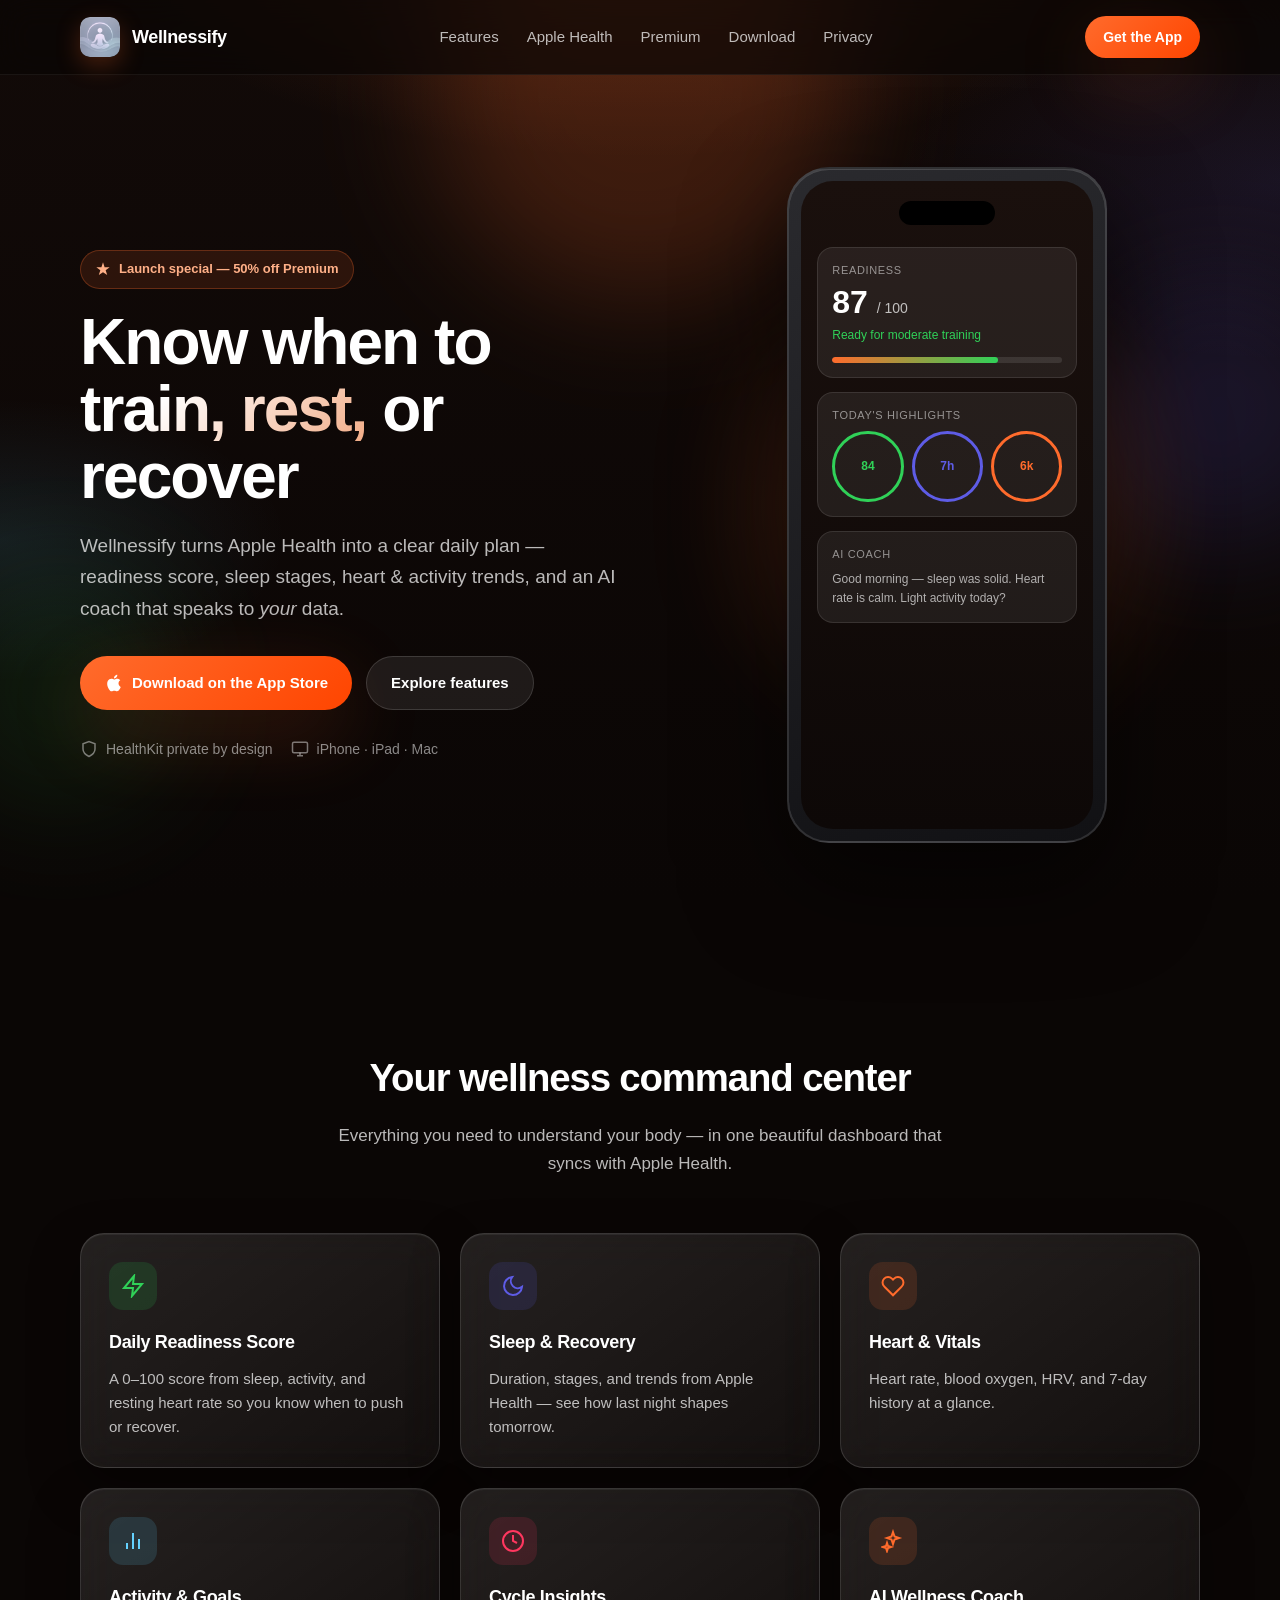
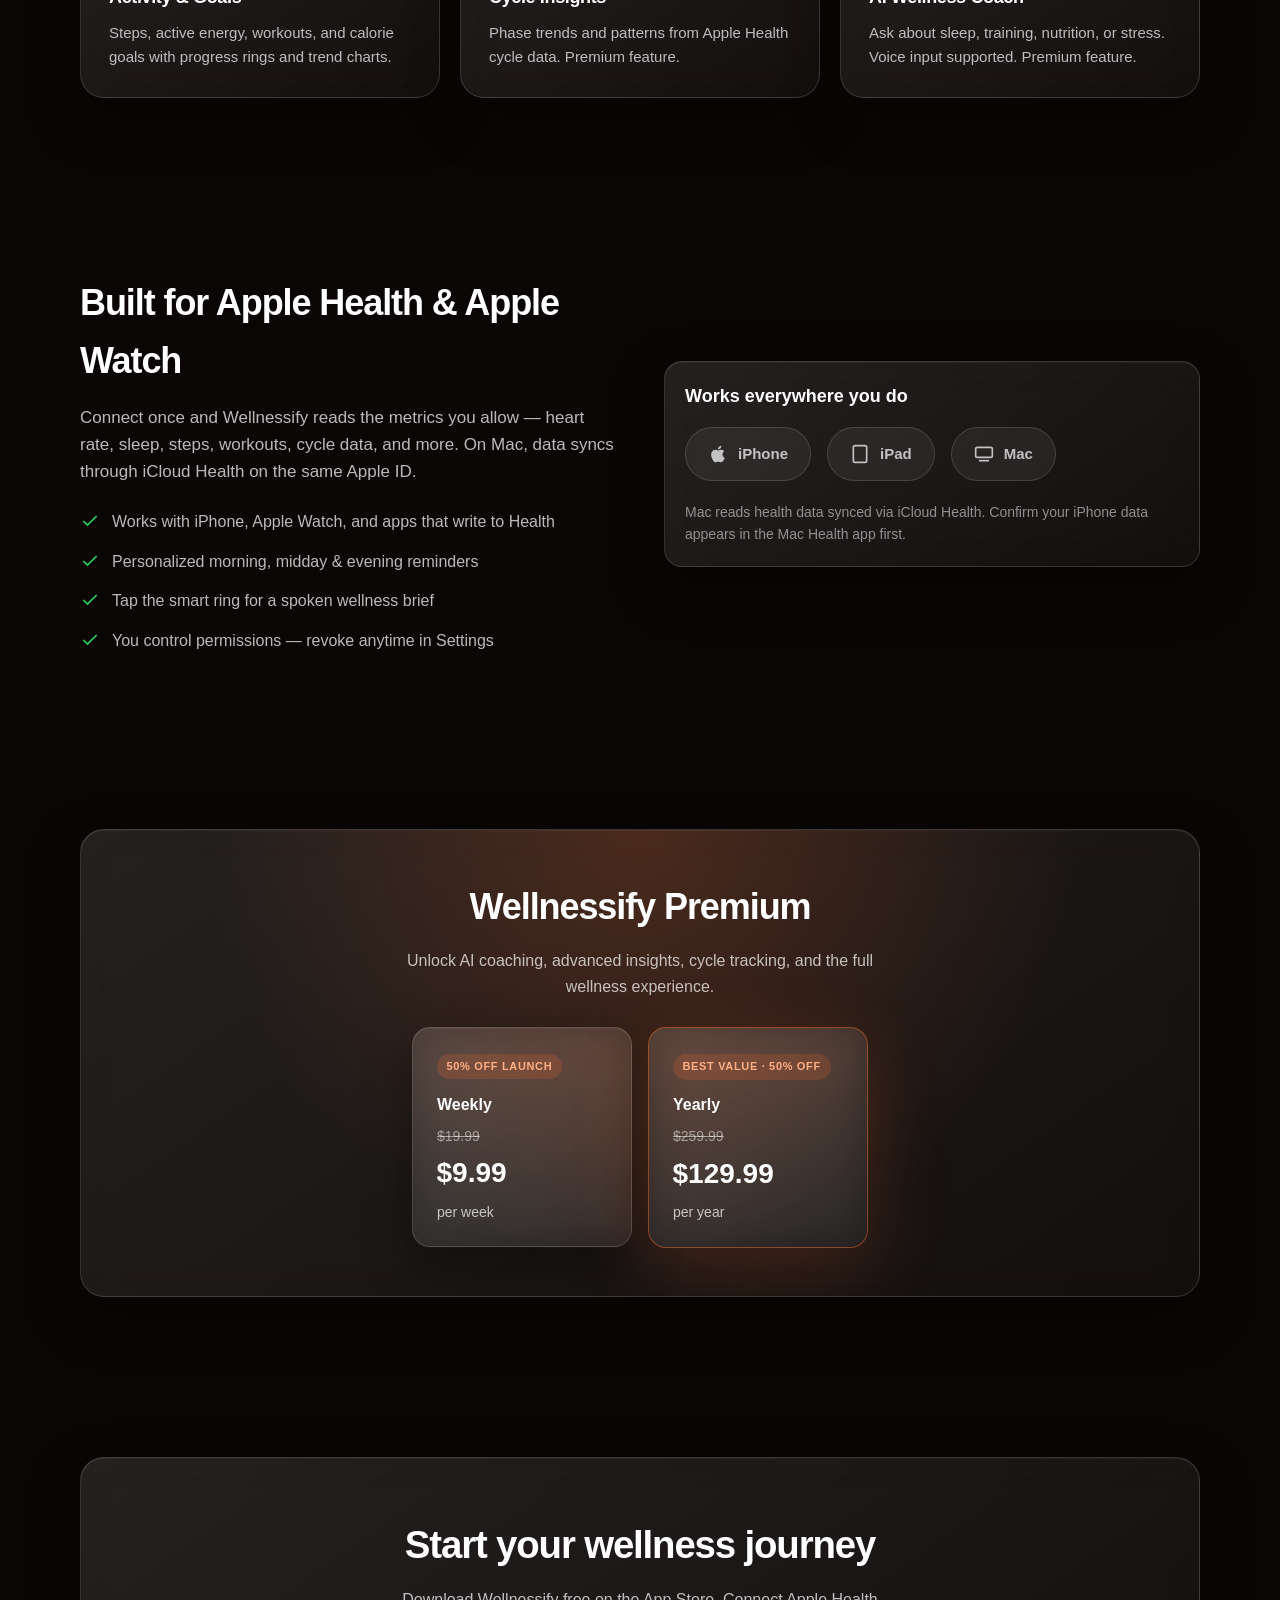
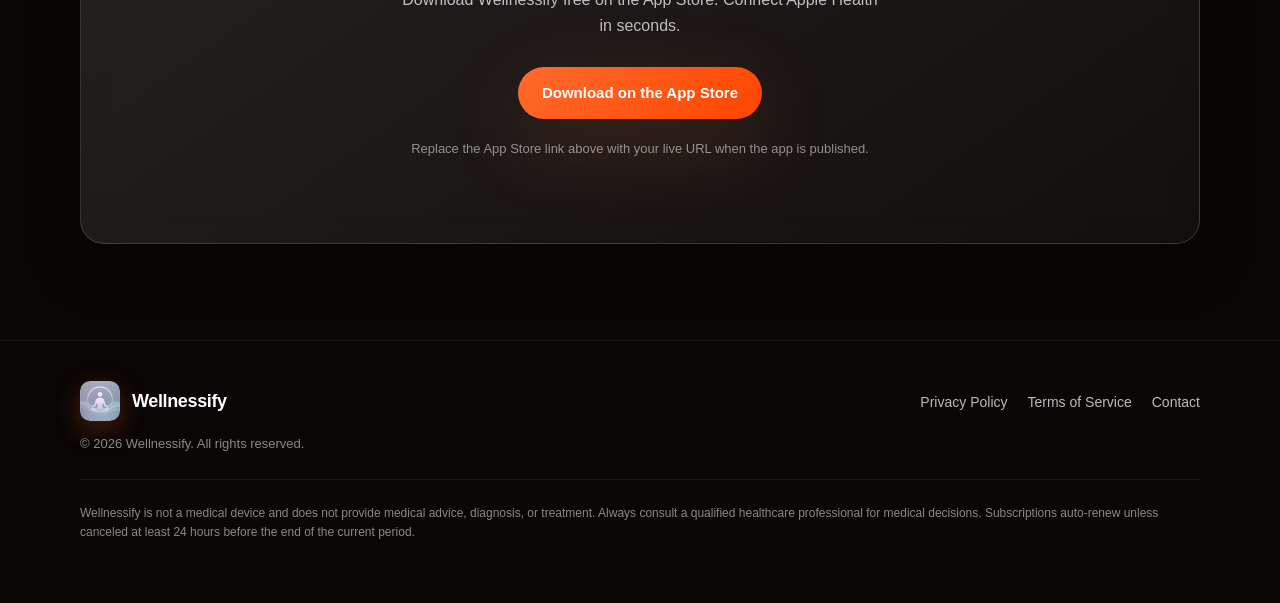
==== index.html @ 39f66f52 "Add files via upload" ====
<!DOCTYPE html>
<html lang="en">
<head>
  <meta charset="UTF-8">
  <meta name="viewport" content="width=device-width, initial-scale=1.0">
  <meta name="description" content="Wellnessify — Daily readiness score, sleep insights, and AI wellness coaching powered by Apple Health. For iPhone, iPad, and Mac.">
  <meta name="theme-color" content="#120a08">
  <meta property="og:title" content="Wellnessify — Readiness, Sleep & AI Coach">
  <meta property="og:description" content="Know when to train, rest, or recover. Your personal wellness hub powered by Apple Health and Apple Watch.">
  <meta property="og:type" content="website">
  <meta property="og:image" content="assets/app-icon-1024.png">
  <title>Wellnessify — Readiness, Sleep & AI Wellness Coach</title>
  <link rel="icon" href="assets/app-icon.png" type="image/png">
  <link rel="apple-touch-icon" href="assets/app-icon-1024.png">
  <link rel="stylesheet" href="css/styles.css">
</head>
<body>
  <div class="page-bg" aria-hidden="true">
    <div class="orb orb-1"></div>
    <div class="orb orb-2"></div>
    <div class="orb orb-3"></div>
  </div>

  <header class="site-nav">
    <div class="container nav-inner">
      <a href="#" class="brand">
        <img src="assets/app-icon.png" alt="" width="40" height="40">
        Wellnessify
      </a>
      <button class="nav-toggle" type="button" aria-label="Open menu" aria-expanded="false">
        <svg width="24" height="24" viewBox="0 0 24 24" fill="none" stroke="currentColor" stroke-width="2"><path d="M4 7h16M4 12h16M4 17h16"/></svg>
      </button>
      <ul class="nav-links">
        <li><a href="#features">Features</a></li>
        <li><a href="#health">Apple Health</a></li>
        <li><a href="#premium">Premium</a></li>
        <li><a href="#download">Download</a></li>
        <li><a href="privacy.html">Privacy</a></li>
      </ul>
      <a href="#download" class="btn btn-primary btn-sm">Get the App</a>
    </div>
  </header>

  <main>
    <section class="hero">
      <div class="container hero-grid">
        <div class="hero-copy reveal">
          <div class="eyebrow">
            <svg width="16" height="16" viewBox="0 0 24 24" fill="currentColor"><path d="M12 2l2.4 7.4H22l-6 4.6 2.3 7L12 16.8 5.7 21l2.3-7-6-4.6h7.6L12 2z"/></svg>
            Launch special — 50% off Premium
          </div>
          <h1>Know when to <span>train, rest,</span> or recover</h1>
          <p class="hero-lead">
            Wellnessify turns Apple Health into a clear daily plan — readiness score, sleep stages, heart &amp; activity trends, and an AI coach that speaks to <em>your</em> data.
          </p>
          <div class="hero-actions">
            <a href="#download" class="btn btn-primary">
              <svg width="20" height="20" viewBox="0 0 24 24" fill="currentColor"><path d="M18.71 19.5c-.83 1.24-1.71 2.45-3.05 2.47-1.34.03-1.77-.79-3.29-.79-1.53 0-2 .77-3.27.82-1.31.05-2.3-1.32-3.14-2.53C4.25 17 2.94 12.45 4.7 9.39c.87-1.52 2.43-2.48 4.12-2.51 1.28-.02 2.5.87 3.29.87.78 0 2.26-1.07 3.8-.91.65.03 2.47.26 3.64 1.98-.09.06-2.17 1.28-2.15 3.81.03 3.02 2.65 4.03 2.68 4.04-.03.07-.42 1.44-1.38 2.83M13 3.5c.73-.83 1.94-1.46 2.94-1.5.13 1.17-.34 2.35-1.04 3.19-.69.85-1.83 1.51-2.95 1.42-.15-1.15.41-2.35 1.05-3.11z"/></svg>
              Download on the App Store
            </a>
            <a href="#features" class="btn btn-ghost">Explore features</a>
          </div>
          <div class="hero-badges">
            <span>
              <svg viewBox="0 0 24 24" fill="none" stroke="currentColor" stroke-width="2"><path d="M12 22s8-4 8-10V5l-8-3-8 3v7c0 6 8 10 8 10z"/></svg>
              HealthKit private by design
            </span>
            <span>
              <svg viewBox="0 0 24 24" fill="none" stroke="currentColor" stroke-width="2"><rect x="2" y="3" width="20" height="14" rx="2"/><path d="M8 21h8M12 17v4"/></svg>
              iPhone · iPad · Mac
            </span>
          </div>
        </div>

        <div class="phone-wrap reveal">
          <div class="phone-glow" aria-hidden="true"></div>
          <div class="phone" role="img" aria-label="Wellnessify app preview">
            <div class="phone-screen">
              <div class="phone-notch"></div>
              <div class="mock-card">
                <div class="mock-label">Readiness</div>
                <div class="mock-score">87 <small>/ 100</small></div>
                <p style="margin:8px 0 0;font-size:0.75rem;color:#30d158;">Ready for moderate training</p>
                <div class="mock-bar" style="margin-top:12px;"><span></span></div>
              </div>
              <div class="mock-card">
                <div class="mock-label">Today's Highlights</div>
                <div class="mock-row">
                  <div class="mock-ring accent">84</div>
                  <div class="mock-ring blue">7h</div>
                  <div class="mock-ring orange">6k</div>
                </div>
              </div>
              <div class="mock-card">
                <div class="mock-label">AI Coach</div>
                <p style="margin:0;font-size:0.75rem;color:rgba(255,255,255,0.65);">Good morning — sleep was solid. Heart rate is calm. Light activity today?</p>
              </div>
            </div>
          </div>
        </div>
      </div>
    </section>

    <section id="features">
      <div class="container">
        <div class="section-head reveal">
          <h2>Your wellness command center</h2>
          <p>Everything you need to understand your body — in one beautiful dashboard that syncs with Apple Health.</p>
        </div>
        <div class="feature-grid">
          <article class="glass feature-card reveal">
            <div class="feature-icon green">
              <svg width="24" height="24" viewBox="0 0 24 24" fill="none" stroke="currentColor" stroke-width="2"><path d="M13 2L3 14h9l-1 8 10-12h-9l1-8z"/></svg>
            </div>
            <h3>Daily Readiness Score</h3>
            <p>A 0–100 score from sleep, activity, and resting heart rate so you know when to push or recover.</p>
          </article>
          <article class="glass feature-card reveal">
            <div class="feature-icon blue">
              <svg width="24" height="24" viewBox="0 0 24 24" fill="none" stroke="currentColor" stroke-width="2"><path d="M21 12.79A9 9 0 1 1 11.21 3 7 7 0 0 0 21 12.79z"/></svg>
            </div>
            <h3>Sleep &amp; Recovery</h3>
            <p>Duration, stages, and trends from Apple Health — see how last night shapes tomorrow.</p>
          </article>
          <article class="glass feature-card reveal">
            <div class="feature-icon">
              <svg width="24" height="24" viewBox="0 0 24 24" fill="none" stroke="currentColor" stroke-width="2"><path d="M20.84 4.61a5.5 5.5 0 0 0-7.78 0L12 5.67l-1.06-1.06a5.5 5.5 0 0 0-7.78 7.78l1.06 1.06L12 21.23l7.78-7.78 1.06-1.06a5.5 5.5 0 0 0 0-7.78z"/></svg>
            </div>
            <h3>Heart &amp; Vitals</h3>
            <p>Heart rate, blood oxygen, HRV, and 7-day history at a glance.</p>
          </article>
          <article class="glass feature-card reveal">
            <div class="feature-icon teal">
              <svg width="24" height="24" viewBox="0 0 24 24" fill="none" stroke="currentColor" stroke-width="2"><path d="M18 20V10M12 20V4M6 20v-6"/></svg>
            </div>
            <h3>Activity &amp; Goals</h3>
            <p>Steps, active energy, workouts, and calorie goals with progress rings and trend charts.</p>
          </article>
          <article class="glass feature-card reveal">
            <div class="feature-icon pink">
              <svg width="24" height="24" viewBox="0 0 24 24" fill="none" stroke="currentColor" stroke-width="2"><circle cx="12" cy="12" r="10"/><path d="M12 6v6l4 2"/></svg>
            </div>
            <h3>Cycle Insights</h3>
            <p>Phase trends and patterns from Apple Health cycle data. Premium feature.</p>
          </article>
          <article class="glass feature-card reveal">
            <div class="feature-icon">
              <svg width="24" height="24" viewBox="0 0 24 24" fill="none" stroke="currentColor" stroke-width="2"><path d="M12 3l1.5 4.5L18 9l-4.5 1.5L12 15l-1.5-4.5L6 9l4.5-1.5L12 3z"/><path d="M5 19l1 3 1-3 3-1-3-1-1-3-1 3-3 1 3 1z"/></svg>
            </div>
            <h3>AI Wellness Coach</h3>
            <p>Ask about sleep, training, nutrition, or stress. Voice input supported. Premium feature.</p>
          </article>
        </div>
      </div>
    </section>

    <section id="health">
      <div class="container split">
        <div class="reveal">
          <h2 style="font-size:clamp(1.75rem,3vw,2.25rem);letter-spacing:-0.03em;margin:0 0 14px;">Built for Apple Health &amp; Apple Watch</h2>
          <p style="color:var(--text-muted);font-size:1.0625rem;margin:0;">
            Connect once and Wellnessify reads the metrics you allow — heart rate, sleep, steps, workouts, cycle data, and more. On Mac, data syncs through iCloud Health on the same Apple ID.
          </p>
          <ul class="split-list">
            <li>
              <svg width="20" height="20" viewBox="0 0 24 24" fill="none" stroke="currentColor" stroke-width="2"><path d="M20 6L9 17l-5-5"/></svg>
              Works with iPhone, Apple Watch, and apps that write to Health
            </li>
            <li>
              <svg width="20" height="20" viewBox="0 0 24 24" fill="none" stroke="currentColor" stroke-width="2"><path d="M20 6L9 17l-5-5"/></svg>
              Personalized morning, midday &amp; evening reminders
            </li>
            <li>
              <svg width="20" height="20" viewBox="0 0 24 24" fill="none" stroke="currentColor" stroke-width="2"><path d="M20 6L9 17l-5-5"/></svg>
              Tap the smart ring for a spoken wellness brief
            </li>
            <li>
              <svg width="20" height="20" viewBox="0 0 24 24" fill="none" stroke="currentColor" stroke-width="2"><path d="M20 6L9 17l-5-5"/></svg>
              You control permissions — revoke anytime in Settings
            </li>
          </ul>
        </div>
        <div class="glass glass-sm reveal">
          <h3 style="margin:0 0 16px;font-size:1.125rem;">Works everywhere you do</h3>
          <div class="platforms" style="justify-content:flex-start;">
            <span class="platform-pill">
              <svg width="20" height="20" viewBox="0 0 24 24" fill="currentColor"><path d="M18.71 19.5c-.83 1.24-1.71 2.45-3.05 2.47-1.34.03-1.77-.79-3.29-.79-1.53 0-2 .77-3.27.82-1.31.05-2.3-1.32-3.14-2.53C4.25 17 2.94 12.45 4.7 9.39c.87-1.52 2.43-2.48 4.12-2.51 1.28-.02 2.5.87 3.29.87.78 0 2.26-1.07 3.8-.91.65.03 2.47.26 3.64 1.98-.09.06-2.17 1.28-2.15 3.81.03 3.02 2.65 4.03 2.68 4.04-.03.07-.42 1.44-1.38 2.83M13 3.5c.73-.83 1.94-1.46 2.94-1.5.13 1.17-.34 2.35-1.04 3.19-.69.85-1.83 1.51-2.95 1.42-.15-1.15.41-2.35 1.05-3.11z"/></svg>
              iPhone
            </span>
            <span class="platform-pill">
              <svg width="20" height="20" viewBox="0 0 24 24" fill="none" stroke="currentColor" stroke-width="2"><rect x="4" y="2" width="16" height="20" rx="2"/></svg>
              iPad
            </span>
            <span class="platform-pill">
              <svg width="20" height="20" viewBox="0 0 24 24" fill="none" stroke="currentColor" stroke-width="2"><rect x="2" y="4" width="20" height="12" rx="2"/><path d="M6 20h12"/></svg>
              Mac
            </span>
          </div>
          <p style="margin:20px 0 0;font-size:0.875rem;color:var(--text-soft);">
            Mac reads health data synced via iCloud Health. Confirm your iPhone data appears in the Mac Health app first.
          </p>
        </div>
      </div>
    </section>

    <section id="premium">
      <div class="container">
        <div class="glass premium-banner reveal">
          <h2>Wellnessify Premium</h2>
          <p>Unlock AI coaching, advanced insights, cycle tracking, and the full wellness experience.</p>
          <div class="pricing-row">
            <div class="glass glass-sm price-card">
              <span class="price-badge">50% off launch</span>
              <h3>Weekly</h3>
              <div class="price-old">$19.99</div>
              <div class="price-now">$9.99</div>
              <div class="price-period">per week</div>
            </div>
            <div class="glass glass-sm price-card featured">
              <span class="price-badge">Best value · 50% off</span>
              <h3>Yearly</h3>
              <div class="price-old">$259.99</div>
              <div class="price-now">$129.99</div>
              <div class="price-period">per year</div>
            </div>
          </div>
        </div>
      </div>
    </section>

    <section class="cta" id="download">
      <div class="container">
        <div class="glass cta-box reveal">
          <h2>Start your wellness journey</h2>
          <p>Download Wellnessify free on the App Store. Connect Apple Health in seconds.</p>
          <a href="https://apps.apple.com/app/wellnessify/id0000000000" class="btn btn-primary" rel="noopener">
            Download on the App Store
          </a>
          <p style="margin-top:20px;font-size:0.8125rem;color:var(--text-soft);">
            Replace the App Store link above with your live URL when the app is published.
          </p>
        </div>
      </div>
    </section>
  </main>

  <footer class="site-footer">
    <div class="container">
      <div class="footer-inner">
        <a href="#" class="brand">
          <img src="assets/app-icon.png" alt="" width="32" height="32">
          Wellnessify
        </a>
        <ul class="footer-links">
          <li><a href="privacy.html">Privacy Policy</a></li>
          <li><a href="terms.html">Terms of Service</a></li>
          <li><a href="mailto:privacy@wellnessify.app">Contact</a></li>
        </ul>
      </div>
      <p class="footer-copy">© <span id="year"></span> Wellnessify. All rights reserved.</p>
      <p class="disclaimer">
        Wellnessify is not a medical device and does not provide medical advice, diagnosis, or treatment.
        Always consult a qualified healthcare professional for medical decisions.
        Subscriptions auto-renew unless canceled at least 24 hours before the end of the current period.
      </p>
    </div>
  </footer>

  <script src="js/main.js"></script>
</body>
</html>
---- css/styles.css ----
/* Wellnessify — marketing site */

:root {
  --bg-deep: #0a0605;
  --bg-base: #120a08;
  --bg-elevated: #1a100d;
  --orange: #ff6b2c;
  --orange-deep: #ff4500;
  --green: #30d158;
  --blue: #5e5ce6;
  --teal: #64d2ff;
  --pink: #ff375f;
  --text: #ffffff;
  --text-muted: rgba(255, 255, 255, 0.72);
  --text-soft: rgba(255, 255, 255, 0.52);
  --glass: rgba(255, 255, 255, 0.08);
  --glass-border: rgba(255, 255, 255, 0.14);
  --glass-highlight: rgba(255, 255, 255, 0.06);
  --radius-lg: 24px;
  --radius-md: 18px;
  --radius-sm: 14px;
  --shadow-glow: 0 24px 80px rgba(255, 107, 44, 0.18);
  --font: -apple-system, BlinkMacSystemFont, "SF Pro Display", "Segoe UI", Roboto, Helvetica, Arial, sans-serif;
  --max: 1120px;
}

*, *::before, *::after { box-sizing: border-box; }

html {
  scroll-behavior: smooth;
}

body {
  margin: 0;
  font-family: var(--font);
  color: var(--text);
  background: var(--bg-deep);
  line-height: 1.6;
  -webkit-font-smoothing: antialiased;
}

img { max-width: 100%; display: block; }

a {
  color: inherit;
  text-decoration: none;
}

.container {
  width: min(100% - 40px, var(--max));
  margin-inline: auto;
}

/* Background atmosphere */

.page-bg {
  position: fixed;
  inset: 0;
  z-index: -1;
  overflow: hidden;
  background:
    radial-gradient(ellipse 80% 50% at 50% -10%, rgba(255, 107, 44, 0.22), transparent 55%),
    radial-gradient(ellipse 60% 40% at 100% 20%, rgba(94, 92, 230, 0.12), transparent 50%),
    radial-gradient(ellipse 50% 35% at 0% 60%, rgba(100, 210, 255, 0.1), transparent 45%),
    linear-gradient(180deg, var(--bg-base) 0%, var(--bg-deep) 100%);
}

.orb {
  position: absolute;
  border-radius: 50%;
  filter: blur(60px);
  opacity: 0.55;
  animation: float 14s ease-in-out infinite;
}

.orb-1 {
  width: 420px;
  height: 420px;
  background: rgba(255, 107, 44, 0.35);
  top: -120px;
  left: 50%;
  transform: translateX(-50%);
}

.orb-2 {
  width: 280px;
  height: 280px;
  background: rgba(94, 92, 230, 0.28);
  top: 30%;
  right: -80px;
  animation-delay: -4s;
}

.orb-3 {
  width: 240px;
  height: 240px;
  background: rgba(48, 209, 88, 0.18);
  bottom: 10%;
  left: -60px;
  animation-delay: -8s;
}

@keyframes float {
  0%, 100% { transform: translateY(0) translateX(0); }
  50% { transform: translateY(24px) translateX(12px); }
}

/* Glass surfaces */

.glass {
  background: linear-gradient(
    145deg,
    rgba(255, 255, 255, 0.11) 0%,
    rgba(255, 255, 255, 0.04) 100%
  );
  border: 1px solid var(--glass-border);
  border-radius: var(--radius-lg);
  backdrop-filter: blur(20px);
  -webkit-backdrop-filter: blur(20px);
  box-shadow:
    inset 0 1px 0 var(--glass-highlight),
    0 20px 50px rgba(0, 0, 0, 0.35);
}

.glass-sm {
  border-radius: var(--radius-md);
  padding: 20px;
}

/* Nav */

.site-nav {
  position: sticky;
  top: 0;
  z-index: 100;
  padding: 16px 0;
  backdrop-filter: blur(16px);
  -webkit-backdrop-filter: blur(16px);
  background: rgba(10, 6, 5, 0.72);
  border-bottom: 1px solid rgba(255, 255, 255, 0.06);
}

.nav-inner {
  display: flex;
  align-items: center;
  justify-content: space-between;
  gap: 20px;
}

.brand {
  display: flex;
  align-items: center;
  gap: 12px;
  font-weight: 700;
  font-size: 1.125rem;
  letter-spacing: -0.02em;
}

.brand img {
  width: 40px;
  height: 40px;
  border-radius: 10px;
  box-shadow: 0 8px 24px rgba(255, 107, 44, 0.25);
}

.nav-links {
  display: flex;
  align-items: center;
  gap: 28px;
  list-style: none;
  margin: 0;
  padding: 0;
}

.nav-links a {
  color: var(--text-muted);
  font-size: 0.9375rem;
  font-weight: 500;
  transition: color 0.2s;
}

.nav-links a:hover { color: var(--text); }

.nav-toggle {
  display: none;
  background: none;
  border: none;
  color: var(--text);
  cursor: pointer;
  padding: 8px;
}

/* Buttons */

.btn {
  display: inline-flex;
  align-items: center;
  justify-content: center;
  gap: 8px;
  padding: 14px 24px;
  border-radius: 999px;
  font-weight: 700;
  font-size: 0.9375rem;
  border: none;
  cursor: pointer;
  transition: transform 0.2s, box-shadow 0.2s, opacity 0.2s;
}

.btn:hover {
  transform: translateY(-1px);
}

.btn-primary {
  background: linear-gradient(135deg, var(--orange), var(--orange-deep));
  color: white;
  box-shadow: var(--shadow-glow);
}

.btn-primary:hover {
  box-shadow: 0 28px 90px rgba(255, 107, 44, 0.28);
}

.btn-ghost {
  background: rgba(255, 255, 255, 0.08);
  color: var(--text);
  border: 1px solid var(--glass-border);
}

.btn-sm {
  padding: 10px 18px;
  font-size: 0.875rem;
}

/* Hero */

.hero {
  padding: 72px 0 96px;
}

.hero-grid {
  display: grid;
  grid-template-columns: 1.05fr 0.95fr;
  gap: 56px;
  align-items: center;
}

.eyebrow {
  display: inline-flex;
  align-items: center;
  gap: 8px;
  padding: 8px 14px;
  border-radius: 999px;
  background: rgba(255, 107, 44, 0.12);
  border: 1px solid rgba(255, 107, 44, 0.28);
  color: #ffb088;
  font-size: 0.8125rem;
  font-weight: 600;
  margin-bottom: 20px;
}

.hero h1 {
  font-size: clamp(2.5rem, 5vw, 4rem);
  line-height: 1.05;
  letter-spacing: -0.03em;
  margin: 0 0 20px;
  font-weight: 800;
}

.hero h1 span {
  background: linear-gradient(135deg, #fff 30%, rgba(255, 180, 140, 0.95));
  -webkit-background-clip: text;
  background-clip: text;
  color: transparent;
}

.hero-lead {
  font-size: 1.1875rem;
  color: var(--text-muted);
  max-width: 34rem;
  margin: 0 0 32px;
  line-height: 1.65;
}

.hero-actions {
  display: flex;
  flex-wrap: wrap;
  gap: 14px;
  margin-bottom: 28px;
}

.hero-badges {
  display: flex;
  flex-wrap: wrap;
  gap: 18px;
  color: var(--text-soft);
  font-size: 0.875rem;
}

.hero-badges span {
  display: inline-flex;
  align-items: center;
  gap: 8px;
}

.hero-badges svg {
  width: 18px;
  height: 18px;
  opacity: 0.85;
}

/* Phone mockup */

.phone-wrap {
  position: relative;
  display: flex;
  justify-content: center;
  padding: 20px;
}

.phone-glow {
  position: absolute;
  inset: 10% 5%;
  background: radial-gradient(circle, rgba(255, 107, 44, 0.35), transparent 70%);
  filter: blur(40px);
}

.phone {
  position: relative;
  width: min(100%, 320px);
  aspect-ratio: 9 / 19;
  border-radius: 42px;
  padding: 12px;
  background: linear-gradient(160deg, #2a2a2e, #111114);
  border: 2px solid rgba(255, 255, 255, 0.12);
  box-shadow:
    0 40px 100px rgba(0, 0, 0, 0.55),
    inset 0 1px 0 rgba(255, 255, 255, 0.15);
}

.phone-screen {
  height: 100%;
  border-radius: 32px;
  overflow: hidden;
  background: linear-gradient(180deg, #1a100d 0%, #0d0807 100%);
  padding: 20px 16px;
  display: flex;
  flex-direction: column;
  gap: 14px;
}

.phone-notch {
  width: 96px;
  height: 24px;
  background: #000;
  border-radius: 999px;
  margin: 0 auto 8px;
}

.mock-card {
  border-radius: 16px;
  padding: 14px;
  background: rgba(255, 255, 255, 0.07);
  border: 1px solid rgba(255, 255, 255, 0.1);
}

.mock-label {
  font-size: 0.6875rem;
  color: var(--text-soft);
  text-transform: uppercase;
  letter-spacing: 0.06em;
  margin-bottom: 6px;
}

.mock-score {
  font-size: 2rem;
  font-weight: 800;
  line-height: 1;
}

.mock-score small {
  font-size: 0.875rem;
  font-weight: 500;
  color: var(--text-muted);
}

.mock-row {
  display: grid;
  grid-template-columns: repeat(3, 1fr);
  gap: 8px;
}

.mock-ring {
  aspect-ratio: 1;
  border-radius: 50%;
  border: 3px solid rgba(255, 255, 255, 0.12);
  display: grid;
  place-items: center;
  font-size: 0.75rem;
  font-weight: 700;
}

.mock-ring.accent { border-color: var(--green); color: var(--green); }
.mock-ring.blue { border-color: var(--blue); color: var(--blue); }
.mock-ring.orange { border-color: var(--orange); color: var(--orange); }

.mock-bar {
  height: 6px;
  border-radius: 999px;
  background: rgba(255, 255, 255, 0.1);
  overflow: hidden;
}

.mock-bar > span {
  display: block;
  height: 100%;
  width: 72%;
  border-radius: inherit;
  background: linear-gradient(90deg, var(--orange), var(--green));
}

/* Sections */

section {
  padding: 88px 0;
}

.section-head {
  text-align: center;
  max-width: 640px;
  margin: 0 auto 56px;
}

.section-head h2 {
  font-size: clamp(1.875rem, 3vw, 2.75rem);
  letter-spacing: -0.03em;
  margin: 0 0 14px;
  font-weight: 800;
}

.section-head p {
  margin: 0;
  color: var(--text-muted);
  font-size: 1.0625rem;
}

.feature-grid {
  display: grid;
  grid-template-columns: repeat(3, 1fr);
  gap: 20px;
}

.feature-card {
  padding: 28px;
  transition: transform 0.25s, border-color 0.25s;
}

.feature-card:hover {
  transform: translateY(-4px);
  border-color: rgba(255, 107, 44, 0.35);
}

.feature-icon {
  width: 48px;
  height: 48px;
  border-radius: 14px;
  display: grid;
  place-items: center;
  margin-bottom: 18px;
  background: rgba(255, 107, 44, 0.14);
  color: var(--orange);
}

.feature-icon.green { background: rgba(48, 209, 88, 0.14); color: var(--green); }
.feature-icon.blue { background: rgba(94, 92, 230, 0.14); color: var(--blue); }
.feature-icon.teal { background: rgba(100, 210, 255, 0.14); color: var(--teal); }
.feature-icon.pink { background: rgba(255, 55, 95, 0.14); color: var(--pink); }

.feature-card h3 {
  margin: 0 0 10px;
  font-size: 1.125rem;
  letter-spacing: -0.02em;
}

.feature-card p {
  margin: 0;
  color: var(--text-muted);
  font-size: 0.9375rem;
}

/* Split section */

.split {
  display: grid;
  grid-template-columns: 1fr 1fr;
  gap: 48px;
  align-items: center;
}

.split-list {
  list-style: none;
  padding: 0;
  margin: 24px 0 0;
  display: grid;
  gap: 14px;
}

.split-list li {
  display: flex;
  gap: 12px;
  align-items: flex-start;
  color: var(--text-muted);
}

.split-list svg {
  flex-shrink: 0;
  margin-top: 2px;
  color: var(--green);
}

/* Premium */

.premium-banner {
  padding: 48px;
  text-align: center;
  position: relative;
  overflow: hidden;
}

.premium-banner::before {
  content: "";
  position: absolute;
  inset: 0;
  background: radial-gradient(circle at 50% 0%, rgba(255, 107, 44, 0.2), transparent 60%);
  pointer-events: none;
}

.premium-banner h2 {
  position: relative;
  margin: 0 0 12px;
  font-size: clamp(1.75rem, 3vw, 2.25rem);
  letter-spacing: -0.03em;
}

.premium-banner p {
  position: relative;
  margin: 0 auto 28px;
  max-width: 520px;
  color: var(--text-muted);
}

.pricing-row {
  position: relative;
  display: flex;
  flex-wrap: wrap;
  justify-content: center;
  gap: 16px;
}

.price-card {
  min-width: 220px;
  padding: 24px;
  text-align: left;
}

.price-card.featured {
  border-color: rgba(255, 107, 44, 0.45);
  box-shadow: var(--shadow-glow);
}

.price-badge {
  display: inline-block;
  font-size: 0.6875rem;
  font-weight: 700;
  text-transform: uppercase;
  letter-spacing: 0.06em;
  padding: 4px 10px;
  border-radius: 999px;
  background: rgba(255, 107, 44, 0.18);
  color: #ffb088;
  margin-bottom: 12px;
}

.price-card h3 {
  margin: 0 0 8px;
  font-size: 1rem;
}

.price-old {
  text-decoration: line-through;
  color: var(--text-soft);
  font-size: 0.875rem;
}

.price-now {
  font-size: 1.75rem;
  font-weight: 800;
  margin: 4px 0;
}

.price-period {
  color: var(--text-muted);
  font-size: 0.875rem;
}

/* Platforms */

.platforms {
  display: flex;
  flex-wrap: wrap;
  justify-content: center;
  gap: 16px;
}

.platform-pill {
  display: inline-flex;
  align-items: center;
  gap: 10px;
  padding: 14px 22px;
  border-radius: 999px;
  background: rgba(255, 255, 255, 0.06);
  border: 1px solid var(--glass-border);
  color: var(--text-muted);
  font-weight: 600;
  font-size: 0.9375rem;
}

/* CTA */

.cta {
  padding: 72px 0 96px;
}

.cta-box {
  padding: 56px 40px;
  text-align: center;
}

.cta-box h2 {
  margin: 0 0 12px;
  font-size: clamp(1.75rem, 3vw, 2.5rem);
  letter-spacing: -0.03em;
}

.cta-box p {
  margin: 0 auto 28px;
  max-width: 480px;
  color: var(--text-muted);
}

/* Footer */

.site-footer {
  padding: 40px 0 48px;
  border-top: 1px solid rgba(255, 255, 255, 0.06);
}

.footer-inner {
  display: flex;
  flex-wrap: wrap;
  justify-content: space-between;
  gap: 24px;
  align-items: center;
}

.footer-links {
  display: flex;
  flex-wrap: wrap;
  gap: 20px;
  list-style: none;
  margin: 0;
  padding: 0;
}

.footer-links a {
  color: var(--text-muted);
  font-size: 0.875rem;
}

.footer-links a:hover { color: var(--text); }

.footer-copy {
  color: var(--text-soft);
  font-size: 0.8125rem;
  max-width: 420px;
}

.disclaimer {
  margin-top: 24px;
  padding-top: 24px;
  border-top: 1px solid rgba(255, 255, 255, 0.06);
  color: var(--text-soft);
  font-size: 0.75rem;
  line-height: 1.6;
}

/* Legal pages */

.legal-page {
  padding: 48px 0 80px;
}

.legal-page .glass {
  padding: 40px;
  max-width: 760px;
  margin: 0 auto;
}

.legal-page h1 {
  margin: 0 0 8px;
  font-size: 2rem;
  letter-spacing: -0.03em;
}

.legal-meta {
  color: var(--text-soft);
  font-size: 0.875rem;
  margin-bottom: 32px;
}

.legal-page h2 {
  font-size: 1.125rem;
  margin: 28px 0 10px;
  color: #ffb088;
}

.legal-page p,
.legal-page li {
  color: var(--text-muted);
  font-size: 0.9375rem;
}

.legal-page ul {
  padding-left: 1.25rem;
}

.legal-page a {
  color: var(--orange);
}

.back-link {
  display: inline-flex;
  align-items: center;
  gap: 6px;
  margin-bottom: 24px;
  color: var(--text-muted);
  font-size: 0.875rem;
  font-weight: 500;
}

.back-link:hover { color: var(--text); }

/* Reveal animation */

.reveal {
  opacity: 0;
  transform: translateY(20px);
  transition: opacity 0.7s ease, transform 0.7s ease;
}

.reveal.visible {
  opacity: 1;
  transform: none;
}

/* Responsive */

@media (max-width: 960px) {
  .hero-grid,
  .split {
    grid-template-columns: 1fr;
  }

  .hero-grid {
    gap: 40px;
  }

  .phone-wrap {
    order: -1;
  }

  .feature-grid {
    grid-template-columns: 1fr 1fr;
  }
}

@media (max-width: 720px) {
  .nav-links {
    display: none;
    position: absolute;
    top: 100%;
    left: 0;
    right: 0;
    flex-direction: column;
    align-items: stretch;
    gap: 0;
    padding: 12px 20px 20px;
    background: rgba(10, 6, 5, 0.96);
    border-bottom: 1px solid rgba(255, 255, 255, 0.06);
  }

  .nav-links.open { display: flex; }

  .nav-links li { padding: 10px 0; }

  .nav-toggle { display: block; }

  .site-nav .container { position: relative; }

  .feature-grid {
    grid-template-columns: 1fr;
  }

  .hero { padding-top: 48px; }

  section { padding: 64px 0; }

  .premium-banner,
  .legal-page .glass {
    padding: 28px 20px;
  }
}
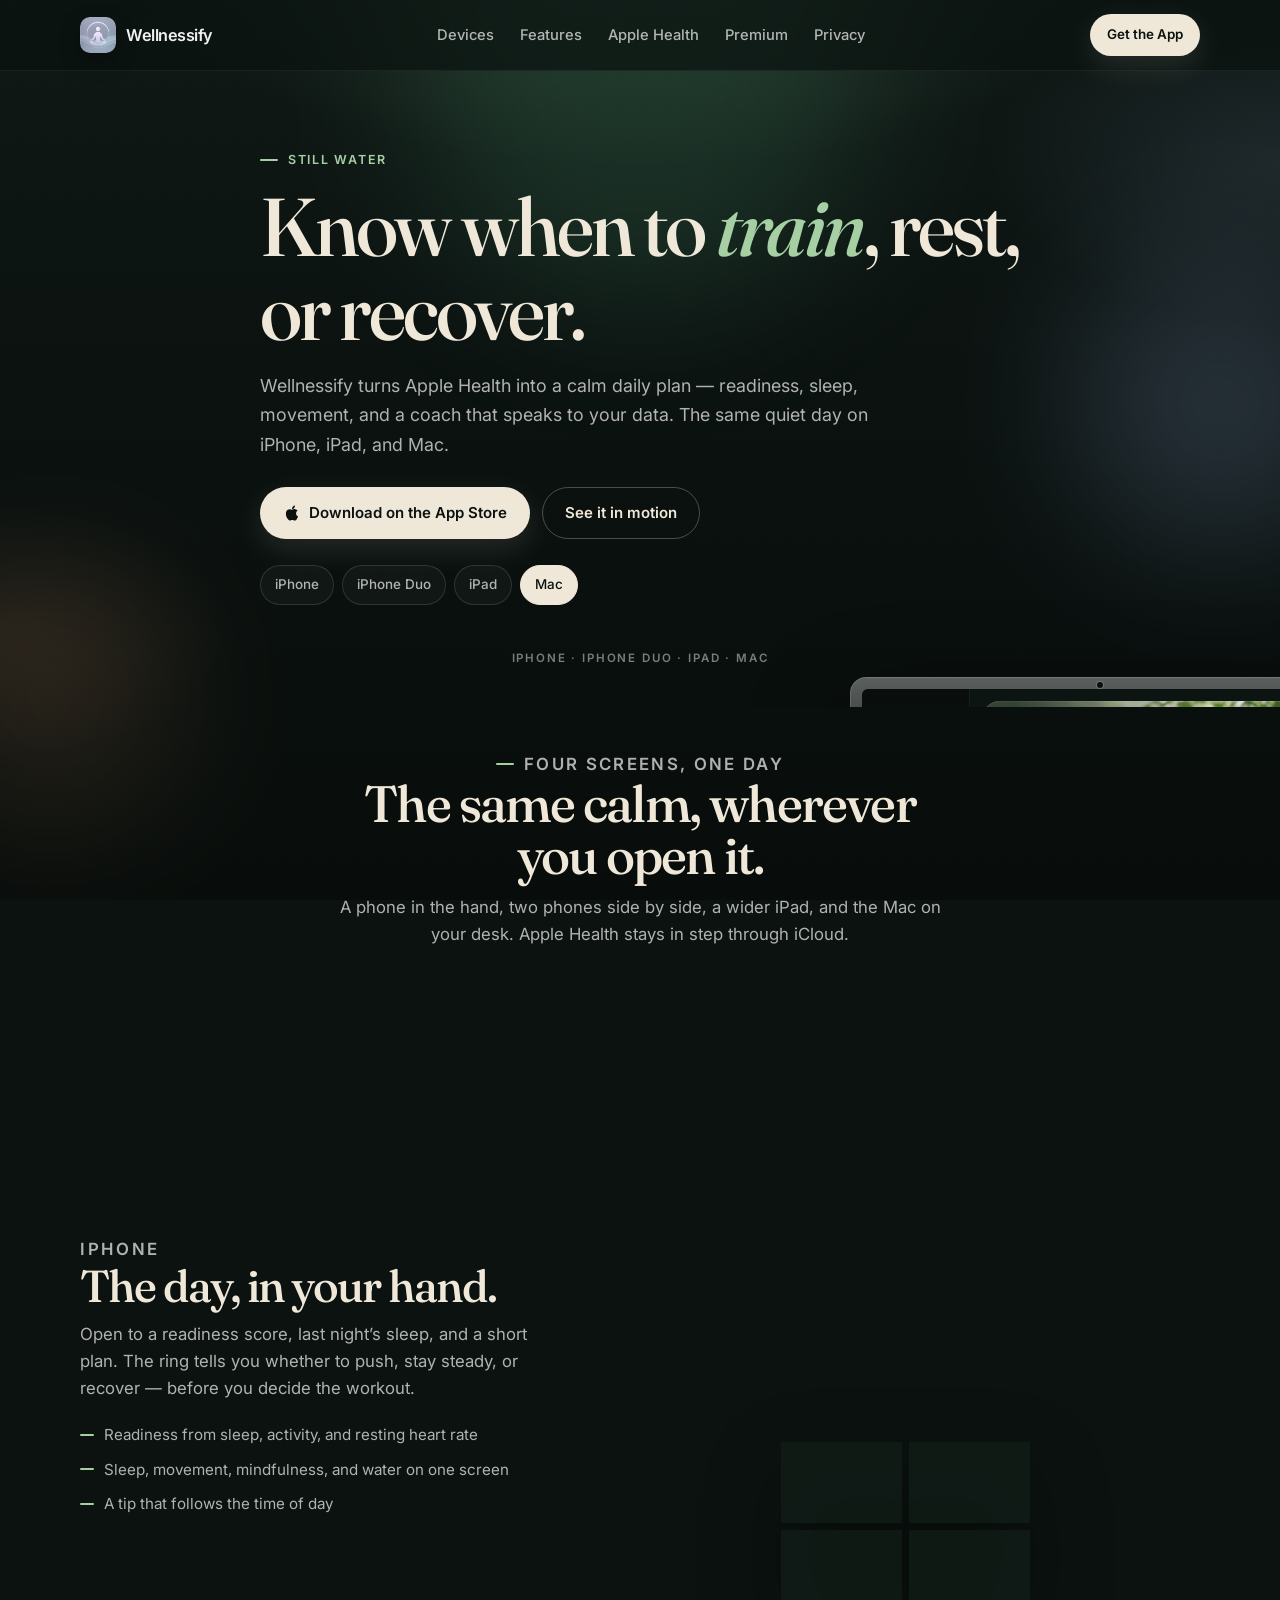
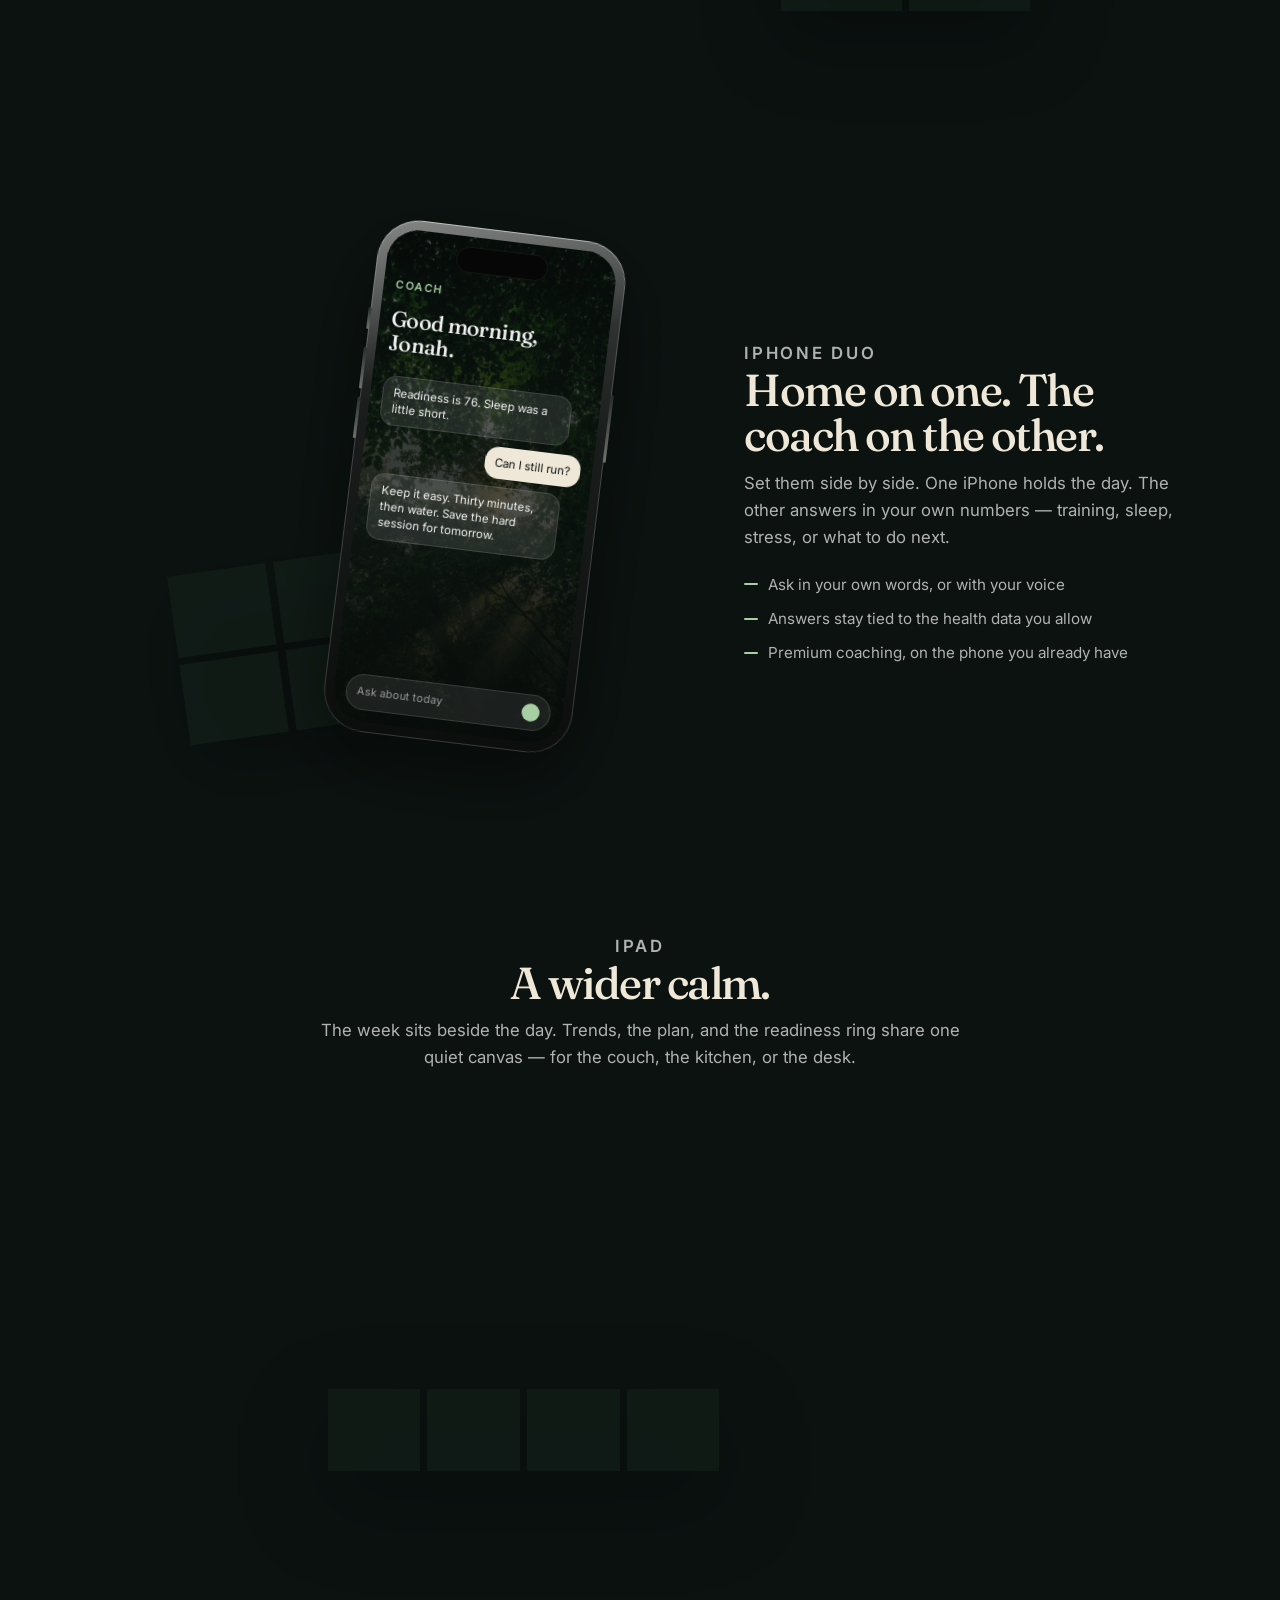
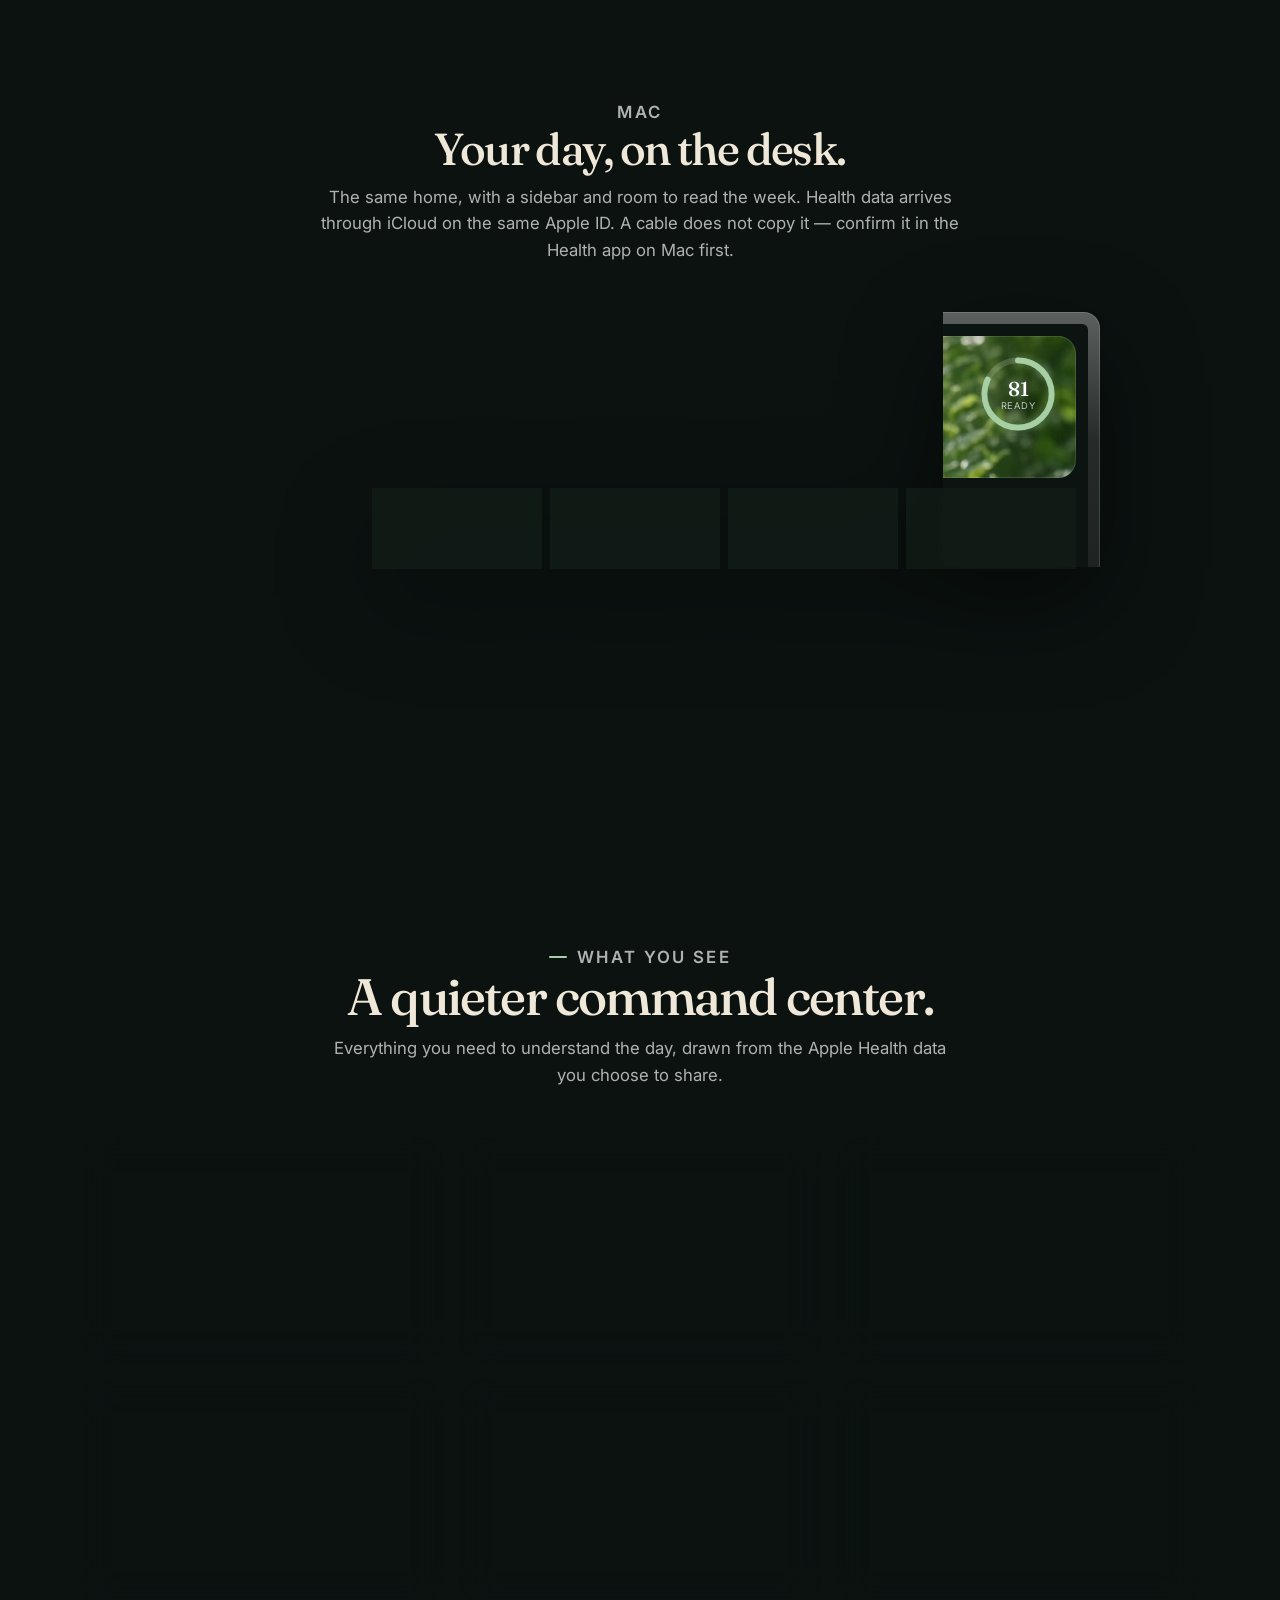
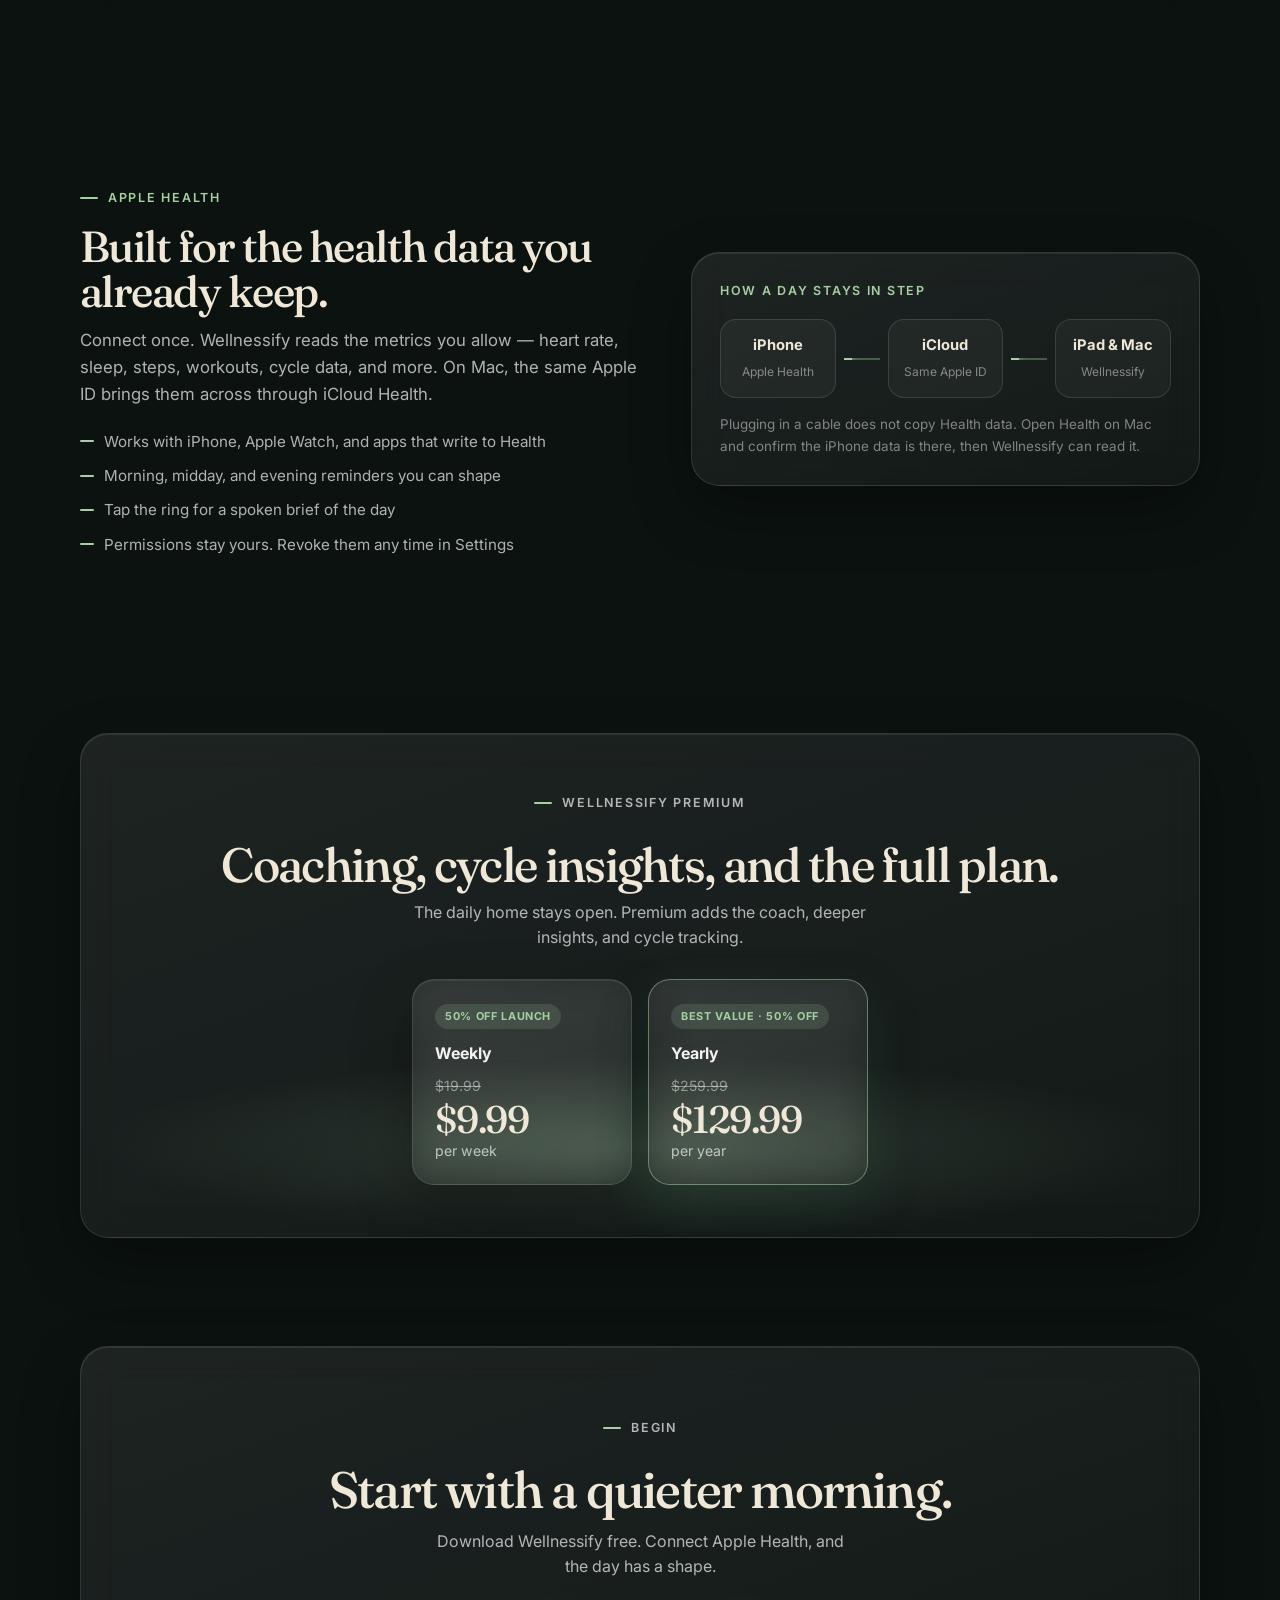
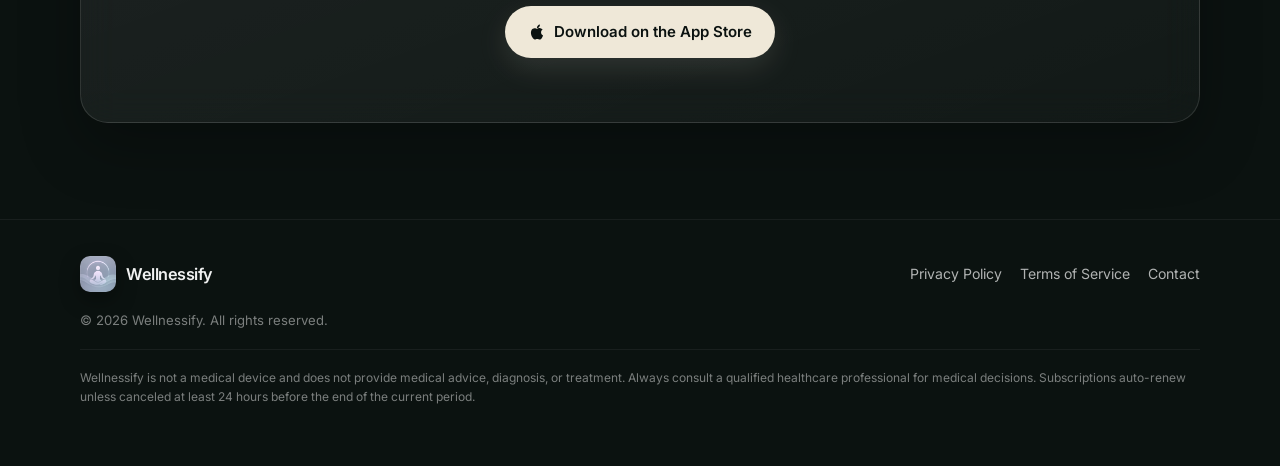
==== commit f99ddf20: "Add files via upload" ====
--- a/index.html
+++ b/index.html
@@ -3,13 +3,13 @@
 <head>
   <meta charset="UTF-8">
   <meta name="viewport" content="width=device-width, initial-scale=1.0">
-  <meta name="description" content="Wellnessify — Daily readiness score, sleep insights, and AI wellness coaching powered by Apple Health. For iPhone, iPad, and Mac.">
-  <meta name="theme-color" content="#120a08">
-  <meta property="og:title" content="Wellnessify — Readiness, Sleep & AI Coach">
-  <meta property="og:description" content="Know when to train, rest, or recover. Your personal wellness hub powered by Apple Health and Apple Watch.">
+  <meta name="description" content="Wellnessify — a calm daily plan from Apple Health. Readiness, sleep, movement, and an AI coach on iPhone, iPad, and Mac.">
+  <meta name="theme-color" content="#0B1210">
+  <meta property="og:title" content="Wellnessify — Know when to train, rest, or recover">
+  <meta property="og:description" content="A quiet wellness home for Apple Health. Readiness, sleep, and a coach that speaks to your data — on iPhone, iPad, and Mac.">
   <meta property="og:type" content="website">
   <meta property="og:image" content="assets/app-icon-1024.png">
-  <title>Wellnessify — Readiness, Sleep & AI Wellness Coach</title>
+  <title>Wellnessify — Know when to train, rest, or recover</title>
   <link rel="icon" href="assets/app-icon.png" type="image/png">
   <link rel="apple-touch-icon" href="assets/app-icon-1024.png">
   <link rel="stylesheet" href="css/styles.css">
@@ -19,22 +19,23 @@
     <div class="orb orb-1"></div>
     <div class="orb orb-2"></div>
     <div class="orb orb-3"></div>
+    <div class="grain"></div>
   </div>
 
   <header class="site-nav">
     <div class="container nav-inner">
       <a href="#" class="brand">
-        <img src="assets/app-icon.png" alt="" width="40" height="40">
+        <img src="assets/app-icon.png" alt="" width="36" height="36">
         Wellnessify
       </a>
       <button class="nav-toggle" type="button" aria-label="Open menu" aria-expanded="false">
-        <svg width="24" height="24" viewBox="0 0 24 24" fill="none" stroke="currentColor" stroke-width="2"><path d="M4 7h16M4 12h16M4 17h16"/></svg>
+        <svg width="22" height="22" viewBox="0 0 24 24" fill="none" stroke="currentColor" stroke-width="1.8"><path d="M4 7h16M4 12h16M4 17h16"/></svg>
       </button>
       <ul class="nav-links">
+        <li><a href="#devices">Devices</a></li>
         <li><a href="#features">Features</a></li>
         <li><a href="#health">Apple Health</a></li>
         <li><a href="#premium">Premium</a></li>
-        <li><a href="#download">Download</a></li>
         <li><a href="privacy.html">Privacy</a></li>
       </ul>
       <a href="#download" class="btn btn-primary btn-sm">Get the App</a>
@@ -43,112 +44,465 @@
 
   <main>
     <section class="hero">
-      <div class="container hero-grid">
-        <div class="hero-copy reveal">
-          <div class="eyebrow">
-            <svg width="16" height="16" viewBox="0 0 24 24" fill="currentColor"><path d="M12 2l2.4 7.4H22l-6 4.6 2.3 7L12 16.8 5.7 21l2.3-7-6-4.6h7.6L12 2z"/></svg>
-            Launch special — 50% off Premium
-          </div>
-          <h1>Know when to <span>train, rest,</span> or recover</h1>
-          <p class="hero-lead">
-            Wellnessify turns Apple Health into a clear daily plan — readiness score, sleep stages, heart &amp; activity trends, and an AI coach that speaks to <em>your</em> data.
-          </p>
-          <div class="hero-actions">
-            <a href="#download" class="btn btn-primary">
-              <svg width="20" height="20" viewBox="0 0 24 24" fill="currentColor"><path d="M18.71 19.5c-.83 1.24-1.71 2.45-3.05 2.47-1.34.03-1.77-.79-3.29-.79-1.53 0-2 .77-3.27.82-1.31.05-2.3-1.32-3.14-2.53C4.25 17 2.94 12.45 4.7 9.39c.87-1.52 2.43-2.48 4.12-2.51 1.28-.02 2.5.87 3.29.87.78 0 2.26-1.07 3.8-.91.65.03 2.47.26 3.64 1.98-.09.06-2.17 1.28-2.15 3.81.03 3.02 2.65 4.03 2.68 4.04-.03.07-.42 1.44-1.38 2.83M13 3.5c.73-.83 1.94-1.46 2.94-1.5.13 1.17-.34 2.35-1.04 3.19-.69.85-1.83 1.51-2.95 1.42-.15-1.15.41-2.35 1.05-3.11z"/></svg>
-              Download on the App Store
-            </a>
-            <a href="#features" class="btn btn-ghost">Explore features</a>
-          </div>
-          <div class="hero-badges">
-            <span>
-              <svg viewBox="0 0 24 24" fill="none" stroke="currentColor" stroke-width="2"><path d="M12 22s8-4 8-10V5l-8-3-8 3v7c0 6 8 10 8 10z"/></svg>
-              HealthKit private by design
-            </span>
-            <span>
-              <svg viewBox="0 0 24 24" fill="none" stroke="currentColor" stroke-width="2"><rect x="2" y="3" width="20" height="14" rx="2"/><path d="M8 21h8M12 17v4"/></svg>
-              iPhone · iPad · Mac
-            </span>
-          </div>
-        </div>
-
-        <div class="phone-wrap reveal">
-          <div class="phone-glow" aria-hidden="true"></div>
-          <div class="phone" role="img" aria-label="Wellnessify app preview">
-            <div class="phone-screen">
-              <div class="phone-notch"></div>
-              <div class="mock-card">
-                <div class="mock-label">Readiness</div>
-                <div class="mock-score">87 <small>/ 100</small></div>
-                <p style="margin:8px 0 0;font-size:0.75rem;color:#30d158;">Ready for moderate training</p>
-                <div class="mock-bar" style="margin-top:12px;"><span></span></div>
-              </div>
-              <div class="mock-card">
-                <div class="mock-label">Today's Highlights</div>
-                <div class="mock-row">
-                  <div class="mock-ring accent">84</div>
-                  <div class="mock-ring blue">7h</div>
-                  <div class="mock-ring orange">6k</div>
-                </div>
-              </div>
-              <div class="mock-card">
-                <div class="mock-label">AI Coach</div>
-                <p style="margin:0;font-size:0.75rem;color:rgba(255,255,255,0.65);">Good morning — sleep was solid. Heart rate is calm. Light activity today?</p>
-              </div>
-            </div>
-          </div>
-        </div>
+      <div class="container hero-copy reveal">
+        <p class="eyebrow"><i></i> Still Water</p>
+        <h1>Know when to <em>train</em>, rest, or recover.</h1>
+        <p class="hero-lead">Wellnessify turns Apple Health into a calm daily plan — readiness, sleep, movement, and a coach that speaks to your data. The same quiet day on iPhone, iPad, and Mac.</p>
+        <div class="hero-actions">
+          <a href="#download" class="btn btn-primary">
+            <svg width="18" height="18" viewBox="0 0 24 24" fill="currentColor" aria-hidden="true"><path d="M18.71 19.5c-.83 1.24-1.71 2.45-3.05 2.47-1.34.03-1.77-.79-3.29-.79-1.53 0-2 .77-3.27.82-1.31.05-2.3-1.32-3.14-2.53C4.25 17 2.94 12.45 4.7 9.39c.87-1.52 2.43-2.48 4.12-2.51 1.28-.02 2.5.87 3.29.87.78 0 2.26-1.07 3.8-.91.65.03 2.47.26 3.64 1.98-.09.06-2.17 1.28-2.15 3.81.03 3.02 2.65 4.03 2.68 4.04-.03.07-.42 1.44-1.38 2.83M13 3.5c.73-.83 1.94-1.46 2.94-1.5.13 1.17-.34 2.35-1.04 3.19-.69.85-1.83 1.51-2.95 1.42-.15-1.15.41-2.35 1.05-3.11z"/></svg>
+            Download on the App Store
+          </a>
+          <a href="#devices" class="btn btn-ghost">See it in motion</a>
+        </div>
+        <nav class="device-nav" aria-label="Devices">
+          <a href="#iphone">iPhone</a>
+          <a href="#duo">iPhone Duo</a>
+          <a href="#ipad">iPad</a>
+          <a href="#mac">Mac</a>
+        </nav>
+      </div>
+
+      <div class="stage-viewport" aria-hidden="true">
+        <div class="stage" id="stage">
+          <div class="floor"></div>
+
+          <div class="depth slot-ipad" data-depth="14">
+            <div class="lean lean-ipad">
+              <div class="enter" style="--d:.08s">
+                <div class="float" style="--bob:8s">
+                  <article class="ipad anim">
+                    <div class="bezel">
+                      <span class="ipad-cam"></span>
+                      <div class="glass-screen">
+                        <div class="desk">
+                          <div class="desk-hero" style="background-image:url('assets/scenes/horizon.jpg')">
+                            <div class="desk-copy">
+                              <p class="hello">Good evening,</p>
+                              <p class="name">Maya</p>
+                              <span class="tick"></span>
+                              <p class="tip">Sleep ran long. Keep today steady.</p>
+                            </div>
+                            <div class="ring" style="--end:82">
+                              <svg viewBox="0 0 100 100"><circle class="track" cx="50" cy="50" r="40"/><circle class="progress" cx="50" cy="50" r="40"/></svg>
+                              <div class="ring-num"><strong class="count"></strong><small>ready</small></div>
+                            </div>
+                          </div>
+                          <div class="tiles tiles-4">
+                            <div class="tile sleep"><span>Sleep</span><strong>7h 12m</strong><small>+0.4h</small></div>
+                            <div class="tile move"><span>Move</span><strong>6,420</strong><small>steps</small></div>
+                            <div class="tile mind"><span>Mindful</span><strong>12</strong><small>min</small></div>
+                            <div class="tile water"><span>Water</span><strong>5</strong><small>glasses</small><i class="fill"></i></div>
+                          </div>
+                        </div>
+                      </div>
+                    </div>
+                  </article>
+                </div>
+              </div>
+            </div>
+          </div>
+
+          <div class="depth slot-mac" data-depth="8">
+            <div class="enter" style="--d:.18s">
+              <div class="float" style="--bob:9.5s">
+                <article class="macbook anim">
+                  <div class="mac-lid">
+                    <span class="mac-cam"></span>
+                    <div class="mac-display">
+                      <div class="os">
+                        <aside class="os-side">
+                          <p class="os-brand">Wellnessify</p>
+                          <span class="on">Home</span>
+                          <span>Insights</span>
+                          <span>Activity</span>
+                          <span>Devices</span>
+                          <span class="os-profile"><i></i> Maya</span>
+                        </aside>
+                        <div class="os-main">
+                          <div class="desk-hero short" style="background-image:url('assets/scenes/fern.jpg')">
+                            <div class="desk-copy">
+                              <p class="hello">Good evening,</p>
+                              <p class="name">Maya</p>
+                              <span class="tick"></span>
+                            </div>
+                            <div class="ring sm" style="--end:82">
+                              <svg viewBox="0 0 100 100"><circle class="track" cx="50" cy="50" r="40"/><circle class="progress" cx="50" cy="50" r="40"/></svg>
+                              <div class="ring-num"><strong class="count"></strong><small>ready</small></div>
+                            </div>
+                          </div>
+                          <div class="week">
+                            <p>This week</p>
+                            <div class="bars">
+                              <i style="--h:46%"></i><i style="--h:62%"></i><i style="--h:40%"></i><i style="--h:78%"></i><i style="--h:70%"></i><i style="--h:88%"></i><i style="--h:58%"></i>
+                            </div>
+                          </div>
+                        </div>
+                      </div>
+                    </div>
+                  </div>
+                  <div class="mac-base"><span></span></div>
+                </article>
+              </div>
+            </div>
+          </div>
+
+          <div class="depth slot-back" data-depth="22">
+            <div class="lean lean-back">
+              <div class="enter" style="--d:.32s">
+                <div class="float" style="--bob:7.2s">
+                  <article class="iphone anim">
+                    <div class="bezel">
+                      <i class="side silent"></i><i class="side up"></i><i class="side down"></i><i class="side power"></i>
+                      <div class="glass-screen coach-screen">
+                        <img src="assets/scenes/canopy.jpg" alt="">
+                        <div class="scrim heavy"></div>
+                        <div class="island"></div>
+                        <div class="ui coach-ui">
+                          <p class="kicker">Coach</p>
+                          <p class="coach-title">Good evening, Maya.</p>
+                          <div class="bubbles">
+                            <p class="bubble them">Readiness is 82. A moderate session fits.</p>
+                            <p class="bubble me">Should I train?</p>
+                            <p class="bubble them">Yes — keep it easy. Sleep ran long, and your heart rate is calm.</p>
+                          </div>
+                          <div class="composer"><span>Ask about today</span></div>
+                        </div>
+                      </div>
+                    </div>
+                  </article>
+                </div>
+              </div>
+            </div>
+          </div>
+
+          <div class="depth slot-front" data-depth="30">
+            <div class="lean lean-front">
+              <div class="enter" style="--d:.46s">
+                <div class="float" style="--bob:6.4s">
+                  <article class="iphone anim sheen">
+                    <div class="bezel">
+                      <i class="side silent"></i><i class="side up"></i><i class="side down"></i><i class="side power"></i>
+                      <div class="glass-screen">
+                        <img src="assets/scenes/phone-home.jpg" alt="" style="object-position:64% 28%">
+                        <div class="scrim"></div>
+                        <div class="island"></div>
+                        <div class="ui">
+                          <div class="ui-hero">
+                            <div>
+                              <p class="hello">Good evening,</p>
+                              <p class="name">Maya</p>
+                              <span class="tick"></span>
+                              <p class="tip tip-rotate"><span>Sleep was solid. Keep today steady.</span><span>Heart rate is calm. A walk fits.</span></p>
+                            </div>
+                            <div class="ring" style="--end:82">
+                              <svg viewBox="0 0 100 100"><circle class="track" cx="50" cy="50" r="40"/><circle class="progress" cx="50" cy="50" r="40"/></svg>
+                              <div class="ring-num"><strong class="count"></strong><small>ready</small></div>
+                            </div>
+                          </div>
+                          <div class="tiles">
+                            <div class="tile sleep"><span>Sleep</span><strong>7h 12m</strong><small>+0.4h</small></div>
+                            <div class="tile move"><span>Move</span><strong>6,420</strong><small>steps</small></div>
+                            <div class="tile mind"><span>Mindful</span><strong>12</strong><small>min</small></div>
+                            <div class="tile water"><span>Water</span><strong>5</strong><small>glasses</small><i class="fill"></i></div>
+                          </div>
+                          <div class="tabbar"><span class="on">Home</span><span>Insights</span><span>Activity</span><span>Devices</span></div>
+                        </div>
+                      </div>
+                    </div>
+                  </article>
+                </div>
+              </div>
+            </div>
+          </div>
+        </div>
+      </div>
+      <p class="stage-caption">iPhone · iPhone Duo · iPad · Mac</p>
+    </section>
+
+    <section id="devices" class="devices">
+      <div class="container">
+        <div class="section-head reveal">
+          <p class="eyebrow"><i></i> Four screens, one day</p>
+          <h2>The same calm, wherever you open it.</h2>
+          <p>A phone in the hand, two phones side by side, a wider iPad, and the Mac on your desk. Apple Health stays in step through iCloud.</p>
+        </div>
+
+        <article class="showcase reveal" id="iphone">
+          <div class="showcase-grid">
+            <div class="showcase-copy">
+              <p class="device-kicker">iPhone</p>
+              <h2>The day, in your hand.</h2>
+              <p>Open to a readiness score, last night’s sleep, and a short plan. The ring tells you whether to push, stay steady, or recover — before you decide the workout.</p>
+              <ul class="ticks">
+                <li>Readiness from sleep, activity, and resting heart rate</li>
+                <li>Sleep, movement, mindfulness, and water on one screen</li>
+                <li>A tip that follows the time of day</li>
+              </ul>
+            </div>
+            <div class="showcase-stage">
+              <article class="iphone anim sheen" aria-label="Wellnessify on iPhone, showing a readiness score of 82">
+                <div class="bezel">
+                  <i class="side silent"></i><i class="side up"></i><i class="side down"></i><i class="side power"></i>
+                  <div class="glass-screen">
+                    <img src="assets/scenes/phone-home.jpg" alt="" style="object-position:64% 28%">
+                    <div class="scrim"></div>
+                    <div class="island"></div>
+                    <div class="ui">
+                      <div class="ui-hero">
+                        <div>
+                          <p class="hello">Good evening,</p>
+                          <p class="name">Maya</p>
+                          <span class="tick"></span>
+                          <p class="tip tip-rotate"><span>Sleep was solid. Keep today steady.</span><span>Heart rate is calm. A walk fits.</span></p>
+                        </div>
+                        <div class="ring" style="--end:82">
+                          <svg viewBox="0 0 100 100"><circle class="track" cx="50" cy="50" r="40"/><circle class="progress" cx="50" cy="50" r="40"/></svg>
+                          <div class="ring-num"><strong class="count"></strong><small>ready</small></div>
+                        </div>
+                      </div>
+                      <div class="tiles">
+                        <div class="tile sleep"><span>Sleep</span><strong>7h 12m</strong><small>+0.4h</small></div>
+                        <div class="tile move"><span>Move</span><strong>6,420</strong><small>steps</small></div>
+                        <div class="tile mind"><span>Mindful</span><strong>12</strong><small>min</small></div>
+                        <div class="tile water"><span>Water</span><strong>5</strong><small>glasses</small><i class="fill"></i></div>
+                      </div>
+                      <div class="tabbar"><span class="on">Home</span><span>Insights</span><span>Activity</span><span>Devices</span></div>
+                    </div>
+                  </div>
+                </div>
+              </article>
+            </div>
+          </div>
+        </article>
+
+        <article class="showcase reverse reveal" id="duo">
+          <div class="showcase-grid">
+            <div class="showcase-copy">
+              <p class="device-kicker">iPhone Duo</p>
+              <h2>Home on one. The coach on the other.</h2>
+              <p>Set them side by side. One iPhone holds the day. The other answers in your own numbers — training, sleep, stress, or what to do next.</p>
+              <ul class="ticks">
+                <li>Ask in your own words, or with your voice</li>
+                <li>Answers stay tied to the health data you allow</li>
+                <li>Premium coaching, on the phone you already have</li>
+              </ul>
+            </div>
+            <div class="duo-stage">
+              <div class="lean lean-duo-l">
+                <div class="float" style="--bob:7.5s">
+                  <article class="iphone anim" aria-label="Wellnessify home on the first iPhone">
+                    <div class="bezel">
+                      <i class="side silent"></i><i class="side up"></i><i class="side down"></i><i class="side power"></i>
+                      <div class="glass-screen">
+                        <img src="assets/scenes/phone-alt.jpg" alt="" style="object-position:62% 24%">
+                        <div class="scrim"></div>
+                        <div class="island"></div>
+                        <div class="ui">
+                          <div class="ui-hero">
+                            <div>
+                              <p class="hello">Good morning,</p>
+                              <p class="name">Jonah</p>
+                              <span class="tick"></span>
+                              <p class="tip">A steady start. Room for an easy run.</p>
+                            </div>
+                            <div class="ring" style="--end:76">
+                              <svg viewBox="0 0 100 100"><circle class="track" cx="50" cy="50" r="40"/><circle class="progress" cx="50" cy="50" r="40"/></svg>
+                              <div class="ring-num"><strong class="count"></strong><small>ready</small></div>
+                            </div>
+                          </div>
+                          <div class="tiles">
+                            <div class="tile sleep"><span>Sleep</span><strong>6h 40m</strong><small>−0.3h</small></div>
+                            <div class="tile move"><span>Move</span><strong>8,140</strong><small>steps</small></div>
+                            <div class="tile mind"><span>Mindful</span><strong>8</strong><small>min</small></div>
+                            <div class="tile water"><span>Water</span><strong>3</strong><small>glasses</small><i class="fill" style="--level:42%"></i></div>
+                          </div>
+                          <div class="tabbar"><span class="on">Home</span><span>Insights</span><span>Activity</span><span>Devices</span></div>
+                        </div>
+                      </div>
+                    </div>
+                  </article>
+                </div>
+              </div>
+              <div class="lean lean-duo-r">
+                <div class="float" style="--bob:8.4s">
+                  <article class="iphone anim" aria-label="Wellnessify coach on the second iPhone">
+                    <div class="bezel">
+                      <i class="side silent"></i><i class="side up"></i><i class="side down"></i><i class="side power"></i>
+                      <div class="glass-screen coach-screen">
+                        <img src="assets/scenes/canopy.jpg" alt="">
+                        <div class="scrim heavy"></div>
+                        <div class="island"></div>
+                        <div class="ui coach-ui">
+                          <p class="kicker">Coach</p>
+                          <p class="coach-title">Good morning, Jonah.</p>
+                          <div class="bubbles">
+                            <p class="bubble them">Readiness is 76. Sleep was a little short.</p>
+                            <p class="bubble me">Can I still run?</p>
+                            <p class="bubble them">Keep it easy. Thirty minutes, then water. Save the hard session for tomorrow.</p>
+                          </div>
+                          <div class="composer"><span>Ask about today</span></div>
+                        </div>
+                      </div>
+                    </div>
+                  </article>
+                </div>
+              </div>
+            </div>
+          </div>
+        </article>
+
+        <article class="showcase reveal" id="ipad">
+          <div class="showcase-copy center">
+            <p class="device-kicker">iPad</p>
+            <h2>A wider calm.</h2>
+            <p>The week sits beside the day. Trends, the plan, and the readiness ring share one quiet canvas — for the couch, the kitchen, or the desk.</p>
+          </div>
+          <div class="showcase-stage pad-stage">
+            <article class="ipad anim" aria-label="Wellnessify on iPad">
+              <div class="bezel">
+                <span class="ipad-cam"></span>
+                <div class="glass-screen">
+                  <div class="desk">
+                    <div class="desk-hero" style="background-image:url('assets/scenes/horizon.jpg')">
+                      <div class="desk-copy">
+                        <p class="hello">Good evening,</p>
+                        <p class="name">Maya</p>
+                        <span class="tick"></span>
+                        <p class="tip">Sleep ran long. Heart rate is calm. A walk is enough.</p>
+                      </div>
+                      <div class="ring" style="--end:82">
+                        <svg viewBox="0 0 100 100"><circle class="track" cx="50" cy="50" r="40"/><circle class="progress" cx="50" cy="50" r="40"/></svg>
+                        <div class="ring-num"><strong class="count"></strong><small>ready</small></div>
+                      </div>
+                    </div>
+                    <div class="desk-row">
+                      <div class="tiles tiles-4">
+                        <div class="tile sleep"><span>Sleep</span><strong>7h 12m</strong><small>+0.4h</small></div>
+                        <div class="tile move"><span>Move</span><strong>6,420</strong><small>steps</small></div>
+                        <div class="tile mind"><span>Mindful</span><strong>12</strong><small>min</small></div>
+                        <div class="tile water"><span>Water</span><strong>5</strong><small>glasses</small><i class="fill"></i></div>
+                      </div>
+                      <div class="week card">
+                        <p>This week’s steps</p>
+                        <div class="bars tall">
+                          <i style="--h:46%"><b>M</b></i><i style="--h:62%"><b>T</b></i><i style="--h:40%"><b>W</b></i><i style="--h:78%"><b>T</b></i><i style="--h:70%"><b>F</b></i><i style="--h:88%"><b>S</b></i><i style="--h:58%"><b>S</b></i>
+                        </div>
+                      </div>
+                    </div>
+                  </div>
+                </div>
+              </div>
+            </article>
+          </div>
+        </article>
+
+        <article class="showcase reveal" id="mac">
+          <div class="showcase-copy center">
+            <p class="device-kicker">Mac</p>
+            <h2>Your day, on the desk.</h2>
+            <p>The same home, with a sidebar and room to read the week. Health data arrives through iCloud on the same Apple ID. A cable does not copy it — confirm it in the Health app on Mac first.</p>
+          </div>
+          <div class="showcase-stage mac-stage">
+            <article class="macbook anim" aria-label="Wellnessify on Mac">
+              <div class="mac-lid">
+                <span class="mac-cam"></span>
+                <div class="mac-display">
+                  <div class="os">
+                    <aside class="os-side">
+                      <p class="os-brand"><img src="assets/app-icon.png" alt="" width="22" height="22"> Wellnessify</p>
+                      <span class="on">Home</span>
+                      <span>Insights</span>
+                      <span>Activity</span>
+                      <span>Devices</span>
+                      <span>Settings</span>
+                      <span class="os-profile"><i></i> Maya</span>
+                    </aside>
+                    <div class="os-main">
+                      <div class="desk-hero" style="background-image:url('assets/scenes/fern.jpg')">
+                        <div class="desk-copy">
+                          <p class="hello">Good evening,</p>
+                          <p class="name">Maya</p>
+                          <span class="tick"></span>
+                          <p class="tip">Sleep ran long. Keep the evening easy.</p>
+                        </div>
+                        <div class="ring" style="--end:82">
+                          <svg viewBox="0 0 100 100"><circle class="track" cx="50" cy="50" r="40"/><circle class="progress" cx="50" cy="50" r="40"/></svg>
+                          <div class="ring-num"><strong class="count"></strong><small>ready</small></div>
+                        </div>
+                      </div>
+                      <div class="tiles tiles-4">
+                        <div class="tile sleep"><span>Sleep</span><strong>7h 12m</strong><small>+0.4h</small></div>
+                        <div class="tile move"><span>Move</span><strong>6,420</strong><small>steps</small></div>
+                        <div class="tile mind"><span>Mindful</span><strong>12</strong><small>min</small></div>
+                        <div class="tile water"><span>Water</span><strong>5</strong><small>glasses</small><i class="fill"></i></div>
+                      </div>
+                      <div class="week card">
+                        <p>This week</p>
+                        <div class="bars tall">
+                          <i style="--h:42%"><b>M</b></i><i style="--h:66%"><b>T</b></i><i style="--h:38%"><b>W</b></i><i style="--h:74%"><b>T</b></i><i style="--h:80%"><b>F</b></i><i style="--h:90%"><b>S</b></i><i style="--h:54%"><b>S</b></i>
+                        </div>
+                      </div>
+                    </div>
+                  </div>
+                </div>
+              </div>
+              <div class="mac-base"><span></span></div>
+            </article>
+          </div>
+        </article>
       </div>
     </section>
 
     <section id="features">
       <div class="container">
         <div class="section-head reveal">
-          <h2>Your wellness command center</h2>
-          <p>Everything you need to understand your body — in one beautiful dashboard that syncs with Apple Health.</p>
+          <p class="eyebrow"><i></i> What you see</p>
+          <h2>A quieter command center.</h2>
+          <p>Everything you need to understand the day, drawn from the Apple Health data you choose to share.</p>
         </div>
         <div class="feature-grid">
           <article class="glass feature-card reveal">
-            <div class="feature-icon green">
-              <svg width="24" height="24" viewBox="0 0 24 24" fill="none" stroke="currentColor" stroke-width="2"><path d="M13 2L3 14h9l-1 8 10-12h-9l1-8z"/></svg>
-            </div>
-            <h3>Daily Readiness Score</h3>
-            <p>A 0–100 score from sleep, activity, and resting heart rate so you know when to push or recover.</p>
+            <div class="feature-icon sage">
+              <svg width="22" height="22" viewBox="0 0 24 24" fill="none" stroke="currentColor" stroke-width="1.7"><path d="M13 2L3 14h9l-1 8 10-12h-9l1-8z"/></svg>
+            </div>
+            <h3>Daily readiness</h3>
+            <p>A 0–100 score from sleep, activity, and resting heart rate, so you know when to push and when to recover.</p>
           </article>
           <article class="glass feature-card reveal">
-            <div class="feature-icon blue">
-              <svg width="24" height="24" viewBox="0 0 24 24" fill="none" stroke="currentColor" stroke-width="2"><path d="M21 12.79A9 9 0 1 1 11.21 3 7 7 0 0 0 21 12.79z"/></svg>
-            </div>
-            <h3>Sleep &amp; Recovery</h3>
-            <p>Duration, stages, and trends from Apple Health — see how last night shapes tomorrow.</p>
+            <div class="feature-icon night">
+              <svg width="22" height="22" viewBox="0 0 24 24" fill="none" stroke="currentColor" stroke-width="1.7"><path d="M21 12.79A9 9 0 1 1 11.21 3 7 7 0 0 0 21 12.79z"/></svg>
+            </div>
+            <h3>Sleep and recovery</h3>
+            <p>Duration, stages, and the week behind them. See how last night shapes tomorrow.</p>
           </article>
           <article class="glass feature-card reveal">
-            <div class="feature-icon">
-              <svg width="24" height="24" viewBox="0 0 24 24" fill="none" stroke="currentColor" stroke-width="2"><path d="M20.84 4.61a5.5 5.5 0 0 0-7.78 0L12 5.67l-1.06-1.06a5.5 5.5 0 0 0-7.78 7.78l1.06 1.06L12 21.23l7.78-7.78 1.06-1.06a5.5 5.5 0 0 0 0-7.78z"/></svg>
-            </div>
-            <h3>Heart &amp; Vitals</h3>
-            <p>Heart rate, blood oxygen, HRV, and 7-day history at a glance.</p>
+            <div class="feature-icon clay">
+              <svg width="22" height="22" viewBox="0 0 24 24" fill="none" stroke="currentColor" stroke-width="1.7"><path d="M20.8 4.6a5.5 5.5 0 0 0-7.8 0L12 5.7l-1-1.1a5.5 5.5 0 0 0-7.8 7.8l1 1L12 21.2l7.8-7.8 1-1a5.5 5.5 0 0 0 0-7.8z"/></svg>
+            </div>
+            <h3>Heart and vitals</h3>
+            <p>Heart rate, blood oxygen, HRV, and a seven-day history, held in one place.</p>
           </article>
           <article class="glass feature-card reveal">
-            <div class="feature-icon teal">
-              <svg width="24" height="24" viewBox="0 0 24 24" fill="none" stroke="currentColor" stroke-width="2"><path d="M18 20V10M12 20V4M6 20v-6"/></svg>
-            </div>
-            <h3>Activity &amp; Goals</h3>
-            <p>Steps, active energy, workouts, and calorie goals with progress rings and trend charts.</p>
+            <div class="feature-icon water">
+              <svg width="22" height="22" viewBox="0 0 24 24" fill="none" stroke="currentColor" stroke-width="1.7"><path d="M18 20V10M12 20V4M6 20v-6"/></svg>
+            </div>
+            <h3>Activity and goals</h3>
+            <p>Steps, active energy, workouts, and the targets you set, with the week drawn beside them.</p>
           </article>
           <article class="glass feature-card reveal">
-            <div class="feature-icon pink">
-              <svg width="24" height="24" viewBox="0 0 24 24" fill="none" stroke="currentColor" stroke-width="2"><circle cx="12" cy="12" r="10"/><path d="M12 6v6l4 2"/></svg>
-            </div>
-            <h3>Cycle Insights</h3>
-            <p>Phase trends and patterns from Apple Health cycle data. Premium feature.</p>
+            <div class="feature-icon dusk">
+              <svg width="22" height="22" viewBox="0 0 24 24" fill="none" stroke="currentColor" stroke-width="1.7"><circle cx="12" cy="12" r="9"/><path d="M12 7v5l3 2"/></svg>
+            </div>
+            <h3>Cycle insights</h3>
+            <p>Phase and pattern, from Apple Health cycle data. A Premium feature.</p>
           </article>
           <article class="glass feature-card reveal">
-            <div class="feature-icon">
-              <svg width="24" height="24" viewBox="0 0 24 24" fill="none" stroke="currentColor" stroke-width="2"><path d="M12 3l1.5 4.5L18 9l-4.5 1.5L12 15l-1.5-4.5L6 9l4.5-1.5L12 3z"/><path d="M5 19l1 3 1-3 3-1-3-1-1-3-1 3-3 1 3 1z"/></svg>
-            </div>
-            <h3>AI Wellness Coach</h3>
-            <p>Ask about sleep, training, nutrition, or stress. Voice input supported. Premium feature.</p>
+            <div class="feature-icon sage">
+              <svg width="22" height="22" viewBox="0 0 24 24" fill="none" stroke="currentColor" stroke-width="1.7"><path d="M12 3l1.6 4.8L18.5 9.5l-4.9 1.5L12 16l-1.6-5L5.5 9.5l4.9-1.7L12 3z"/></svg>
+            </div>
+            <h3>AI wellness coach</h3>
+            <p>Ask about sleep, training, nutrition, or stress. Voice input included. A Premium feature.</p>
           </article>
         </div>
       </div>
@@ -157,48 +511,26 @@
     <section id="health">
       <div class="container split">
         <div class="reveal">
-          <h2 style="font-size:clamp(1.75rem,3vw,2.25rem);letter-spacing:-0.03em;margin:0 0 14px;">Built for Apple Health &amp; Apple Watch</h2>
-          <p style="color:var(--text-muted);font-size:1.0625rem;margin:0;">
-            Connect once and Wellnessify reads the metrics you allow — heart rate, sleep, steps, workouts, cycle data, and more. On Mac, data syncs through iCloud Health on the same Apple ID.
-          </p>
-          <ul class="split-list">
-            <li>
-              <svg width="20" height="20" viewBox="0 0 24 24" fill="none" stroke="currentColor" stroke-width="2"><path d="M20 6L9 17l-5-5"/></svg>
-              Works with iPhone, Apple Watch, and apps that write to Health
-            </li>
-            <li>
-              <svg width="20" height="20" viewBox="0 0 24 24" fill="none" stroke="currentColor" stroke-width="2"><path d="M20 6L9 17l-5-5"/></svg>
-              Personalized morning, midday &amp; evening reminders
-            </li>
-            <li>
-              <svg width="20" height="20" viewBox="0 0 24 24" fill="none" stroke="currentColor" stroke-width="2"><path d="M20 6L9 17l-5-5"/></svg>
-              Tap the smart ring for a spoken wellness brief
-            </li>
-            <li>
-              <svg width="20" height="20" viewBox="0 0 24 24" fill="none" stroke="currentColor" stroke-width="2"><path d="M20 6L9 17l-5-5"/></svg>
-              You control permissions — revoke anytime in Settings
-            </li>
+          <p class="eyebrow"><i></i> Apple Health</p>
+          <h2>Built for the health data you already keep.</h2>
+          <p class="lead">Connect once. Wellnessify reads the metrics you allow — heart rate, sleep, steps, workouts, cycle data, and more. On Mac, the same Apple ID brings them across through iCloud Health.</p>
+          <ul class="ticks">
+            <li>Works with iPhone, Apple Watch, and apps that write to Health</li>
+            <li>Morning, midday, and evening reminders you can shape</li>
+            <li>Tap the ring for a spoken brief of the day</li>
+            <li>Permissions stay yours. Revoke them any time in Settings</li>
           </ul>
         </div>
-        <div class="glass glass-sm reveal">
-          <h3 style="margin:0 0 16px;font-size:1.125rem;">Works everywhere you do</h3>
-          <div class="platforms" style="justify-content:flex-start;">
-            <span class="platform-pill">
-              <svg width="20" height="20" viewBox="0 0 24 24" fill="currentColor"><path d="M18.71 19.5c-.83 1.24-1.71 2.45-3.05 2.47-1.34.03-1.77-.79-3.29-.79-1.53 0-2 .77-3.27.82-1.31.05-2.3-1.32-3.14-2.53C4.25 17 2.94 12.45 4.7 9.39c.87-1.52 2.43-2.48 4.12-2.51 1.28-.02 2.5.87 3.29.87.78 0 2.26-1.07 3.8-.91.65.03 2.47.26 3.64 1.98-.09.06-2.17 1.28-2.15 3.81.03 3.02 2.65 4.03 2.68 4.04-.03.07-.42 1.44-1.38 2.83M13 3.5c.73-.83 1.94-1.46 2.94-1.5.13 1.17-.34 2.35-1.04 3.19-.69.85-1.83 1.51-2.95 1.42-.15-1.15.41-2.35 1.05-3.11z"/></svg>
-              iPhone
-            </span>
-            <span class="platform-pill">
-              <svg width="20" height="20" viewBox="0 0 24 24" fill="none" stroke="currentColor" stroke-width="2"><rect x="4" y="2" width="16" height="20" rx="2"/></svg>
-              iPad
-            </span>
-            <span class="platform-pill">
-              <svg width="20" height="20" viewBox="0 0 24 24" fill="none" stroke="currentColor" stroke-width="2"><rect x="2" y="4" width="20" height="12" rx="2"/><path d="M6 20h12"/></svg>
-              Mac
-            </span>
-          </div>
-          <p style="margin:20px 0 0;font-size:0.875rem;color:var(--text-soft);">
-            Mac reads health data synced via iCloud Health. Confirm your iPhone data appears in the Mac Health app first.
-          </p>
+        <div class="glass sync-card reveal">
+          <p class="sync-label">How a day stays in step</p>
+          <div class="sync">
+            <div class="node"><strong>iPhone</strong><span>Apple Health</span></div>
+            <div class="link" aria-hidden="true"><i></i></div>
+            <div class="node"><strong>iCloud</strong><span>Same Apple ID</span></div>
+            <div class="link" aria-hidden="true"><i></i></div>
+            <div class="node"><strong>iPad &amp; Mac</strong><span>Wellnessify</span></div>
+          </div>
+          <p class="sync-note">Plugging in a cable does not copy Health data. Open Health on Mac and confirm the iPhone data is there, then Wellnessify can read it.</p>
         </div>
       </div>
     </section>
@@ -206,8 +538,9 @@
     <section id="premium">
       <div class="container">
         <div class="glass premium-banner reveal">
-          <h2>Wellnessify Premium</h2>
-          <p>Unlock AI coaching, advanced insights, cycle tracking, and the full wellness experience.</p>
+          <p class="eyebrow"><i></i> Wellnessify Premium</p>
+          <h2>Coaching, cycle insights, and the full plan.</h2>
+          <p>The daily home stays open. Premium adds the coach, deeper insights, and cycle tracking.</p>
           <div class="pricing-row">
             <div class="glass glass-sm price-card">
               <span class="price-badge">50% off launch</span>
@@ -231,14 +564,13 @@
     <section class="cta" id="download">
       <div class="container">
         <div class="glass cta-box reveal">
-          <h2>Start your wellness journey</h2>
-          <p>Download Wellnessify free on the App Store. Connect Apple Health in seconds.</p>
+          <p class="eyebrow"><i></i> Begin</p>
+          <h2>Start with a quieter morning.</h2>
+          <p>Download Wellnessify free. Connect Apple Health, and the day has a shape.</p>
           <a href="https://apps.apple.com/app/wellnessify/id0000000000" class="btn btn-primary" rel="noopener">
+            <svg width="18" height="18" viewBox="0 0 24 24" fill="currentColor" aria-hidden="true"><path d="M18.71 19.5c-.83 1.24-1.71 2.45-3.05 2.47-1.34.03-1.77-.79-3.29-.79-1.53 0-2 .77-3.27.82-1.31.05-2.3-1.32-3.14-2.53C4.25 17 2.94 12.45 4.7 9.39c.87-1.52 2.43-2.48 4.12-2.51 1.28-.02 2.5.87 3.29.87.78 0 2.26-1.07 3.8-.91.65.03 2.47.26 3.64 1.98-.09.06-2.17 1.28-2.15 3.81.03 3.02 2.65 4.03 2.68 4.04-.03.07-.42 1.44-1.38 2.83M13 3.5c.73-.83 1.94-1.46 2.94-1.5.13 1.17-.34 2.35-1.04 3.19-.69.85-1.83 1.51-2.95 1.42-.15-1.15.41-2.35 1.05-3.11z"/></svg>
             Download on the App Store
           </a>
-          <p style="margin-top:20px;font-size:0.8125rem;color:var(--text-soft);">
-            Replace the App Store link above with your live URL when the app is published.
-          </p>
         </div>
       </div>
     </section>
@@ -254,7 +586,7 @@
         <ul class="footer-links">
           <li><a href="privacy.html">Privacy Policy</a></li>
           <li><a href="terms.html">Terms of Service</a></li>
-          <li><a href="mailto:privacy@wellnessify.app">Contact</a></li>
+          <li><a href="mailto:wellnessify@hokfam.com">Contact</a></li>
         </ul>
       </div>
       <p class="footer-copy">© <span id="year"></span> Wellnessify. All rights reserved.</p>
--- a/css/styles.css
+++ b/css/styles.css
@@ -1,49 +1,52 @@
-/* Wellnessify — marketing site */
+/* Wellnessify — Still Water marketing site */
+
+@import url("https://fonts.googleapis.com/css2?family=Fraunces:ital,opsz,wght@0,9..144,500;0,9..144,600;1,9..144,500&family=Inter:wght@400;500;600;700&display=swap");
 
 :root {
-  --bg-deep: #0a0605;
-  --bg-base: #120a08;
-  --bg-elevated: #1a100d;
-  --orange: #ff6b2c;
-  --orange-deep: #ff4500;
-  --green: #30d158;
-  --blue: #5e5ce6;
-  --teal: #64d2ff;
-  --pink: #ff375f;
-  --text: #ffffff;
-  --text-muted: rgba(255, 255, 255, 0.72);
-  --text-soft: rgba(255, 255, 255, 0.52);
-  --glass: rgba(255, 255, 255, 0.08);
-  --glass-border: rgba(255, 255, 255, 0.14);
-  --glass-highlight: rgba(255, 255, 255, 0.06);
-  --radius-lg: 24px;
-  --radius-md: 18px;
-  --radius-sm: 14px;
-  --shadow-glow: 0 24px 80px rgba(255, 107, 44, 0.18);
-  --font: -apple-system, BlinkMacSystemFont, "SF Pro Display", "Segoe UI", Roboto, Helvetica, Arial, sans-serif;
+  --ink: #0b1210;
+  --forest: #14211b;
+  --sage: #a7cfa4;
+  --sage-deep: #2e5a43;
+  --sand: #efe8d8;
+  --clay: #d9946c;
+  --night: #8fa9d6;
+  --water: #7db7d9;
+  --dusk: #b59be6;
+  --text: rgba(255, 255, 255, 0.94);
+  --text-muted: rgba(255, 255, 255, 0.68);
+  --text-soft: rgba(255, 255, 255, 0.46);
+  --hairline: rgba(255, 255, 255, 0.12);
+  --fill: rgba(255, 255, 255, 0.07);
+  --radius-lg: 28px;
+  --radius-md: 22px;
+  --serif: "Fraunces", "Iowan Old Style", Palatino, Georgia, serif;
+  --sans: "Inter", -apple-system, BlinkMacSystemFont, "Segoe UI", sans-serif;
   --max: 1120px;
+  --ease: cubic-bezier(0.22, 0.8, 0.28, 1);
 }
 
 *, *::before, *::after { box-sizing: border-box; }
 
-html {
-  scroll-behavior: smooth;
-}
+html { scroll-behavior: smooth; }
 
 body {
   margin: 0;
-  font-family: var(--font);
+  font-family: var(--sans);
+  font-weight: 400;
   color: var(--text);
-  background: var(--bg-deep);
+  background: var(--ink);
   line-height: 1.6;
   -webkit-font-smoothing: antialiased;
+  text-rendering: optimizeLegibility;
 }
 
 img { max-width: 100%; display: block; }
 
-a {
-  color: inherit;
-  text-decoration: none;
+a { color: inherit; text-decoration: none; }
+
+:focus-visible {
+  outline: 2px solid var(--sage);
+  outline-offset: 3px;
 }
 
 .container {
@@ -51,7 +54,7 @@
   margin-inline: auto;
 }
 
-/* Background atmosphere */
+/* Atmosphere */
 
 .page-bg {
   position: fixed;
@@ -59,73 +62,74 @@
   z-index: -1;
   overflow: hidden;
   background:
-    radial-gradient(ellipse 80% 50% at 50% -10%, rgba(255, 107, 44, 0.22), transparent 55%),
-    radial-gradient(ellipse 60% 40% at 100% 20%, rgba(94, 92, 230, 0.12), transparent 50%),
-    radial-gradient(ellipse 50% 35% at 0% 60%, rgba(100, 210, 255, 0.1), transparent 45%),
-    linear-gradient(180deg, var(--bg-base) 0%, var(--bg-deep) 100%);
+    radial-gradient(ellipse 70% 46% at 50% -8%, rgba(167, 207, 164, 0.16), transparent 58%),
+    radial-gradient(ellipse 42% 32% at 100% 18%, rgba(143, 169, 214, 0.12), transparent 55%),
+    radial-gradient(ellipse 36% 28% at 0% 70%, rgba(217, 148, 108, 0.08), transparent 50%),
+    linear-gradient(180deg, #101916 0%, var(--ink) 42%, #080d0b 100%);
 }
 
 .orb {
   position: absolute;
   border-radius: 50%;
-  filter: blur(60px);
-  opacity: 0.55;
-  animation: float 14s ease-in-out infinite;
+  filter: blur(70px);
+  opacity: 0.7;
+  animation: drift 18s ease-in-out infinite;
 }
 
 .orb-1 {
-  width: 420px;
-  height: 420px;
-  background: rgba(255, 107, 44, 0.35);
-  top: -120px;
+  width: 460px;
+  height: 460px;
+  background: rgba(46, 90, 67, 0.55);
+  top: -160px;
   left: 50%;
-  transform: translateX(-50%);
+  margin-left: -230px;
 }
 
 .orb-2 {
-  width: 280px;
-  height: 280px;
-  background: rgba(94, 92, 230, 0.28);
-  top: 30%;
-  right: -80px;
-  animation-delay: -4s;
+  width: 300px;
+  height: 300px;
+  background: rgba(143, 169, 214, 0.28);
+  top: 28%;
+  right: -90px;
+  animation-delay: -6s;
 }
 
 .orb-3 {
-  width: 240px;
-  height: 240px;
-  background: rgba(48, 209, 88, 0.18);
-  bottom: 10%;
-  left: -60px;
-  animation-delay: -8s;
-}
-
-@keyframes float {
-  0%, 100% { transform: translateY(0) translateX(0); }
-  50% { transform: translateY(24px) translateX(12px); }
-}
-
-/* Glass surfaces */
+  width: 260px;
+  height: 260px;
+  background: rgba(217, 148, 108, 0.18);
+  bottom: 8%;
+  left: -80px;
+  animation-delay: -11s;
+}
+
+.grain {
+  position: absolute;
+  inset: -20%;
+  opacity: 0.18;
+  pointer-events: none;
+  background-image: radial-gradient(rgba(255, 255, 255, 0.18) 0.6px, transparent 0.6px);
+  background-size: 3px 3px;
+  mix-blend-mode: overlay;
+}
+
+@keyframes drift {
+  0%, 100% { transform: translate3d(0, 0, 0); }
+  50% { transform: translate3d(16px, 22px, 0); }
+}
+
+/* Glass */
 
 .glass {
-  background: linear-gradient(
-    145deg,
-    rgba(255, 255, 255, 0.11) 0%,
-    rgba(255, 255, 255, 0.04) 100%
-  );
-  border: 1px solid var(--glass-border);
+  background: linear-gradient(160deg, rgba(255, 255, 255, 0.08), rgba(255, 255, 255, 0.03));
+  border: 1px solid var(--hairline);
   border-radius: var(--radius-lg);
-  backdrop-filter: blur(20px);
-  -webkit-backdrop-filter: blur(20px);
-  box-shadow:
-    inset 0 1px 0 var(--glass-highlight),
-    0 20px 50px rgba(0, 0, 0, 0.35);
-}
-
-.glass-sm {
-  border-radius: var(--radius-md);
-  padding: 20px;
-}
+  backdrop-filter: blur(18px);
+  -webkit-backdrop-filter: blur(18px);
+  box-shadow: inset 0 1px 0 rgba(255, 255, 255, 0.08), 0 24px 60px rgba(0, 0, 0, 0.28);
+}
+
+.glass-sm { border-radius: var(--radius-md); padding: 22px; }
 
 /* Nav */
 
@@ -133,11 +137,11 @@
   position: sticky;
   top: 0;
   z-index: 100;
-  padding: 16px 0;
-  backdrop-filter: blur(16px);
-  -webkit-backdrop-filter: blur(16px);
-  background: rgba(10, 6, 5, 0.72);
+  padding: 14px 0;
+  background: rgba(11, 18, 16, 0.72);
   border-bottom: 1px solid rgba(255, 255, 255, 0.06);
+  backdrop-filter: blur(18px);
+  -webkit-backdrop-filter: blur(18px);
 }
 
 .nav-inner {
@@ -150,23 +154,23 @@
 .brand {
   display: flex;
   align-items: center;
-  gap: 12px;
-  font-weight: 700;
-  font-size: 1.125rem;
-  letter-spacing: -0.02em;
+  gap: 10px;
+  font-weight: 600;
+  letter-spacing: -0.03em;
+  font-size: 1.02rem;
 }
 
 .brand img {
-  width: 40px;
-  height: 40px;
+  width: 36px;
+  height: 36px;
   border-radius: 10px;
-  box-shadow: 0 8px 24px rgba(255, 107, 44, 0.25);
+  box-shadow: 0 8px 20px rgba(0, 0, 0, 0.35);
 }
 
 .nav-links {
   display: flex;
   align-items: center;
-  gap: 28px;
+  gap: 26px;
   list-style: none;
   margin: 0;
   padding: 0;
@@ -174,18 +178,18 @@
 
 .nav-links a {
   color: var(--text-muted);
-  font-size: 0.9375rem;
+  font-size: 0.92rem;
   font-weight: 500;
   transition: color 0.2s;
 }
 
-.nav-links a:hover { color: var(--text); }
+.nav-links a:hover { color: var(--sand); }
 
 .nav-toggle {
   display: none;
   background: none;
-  border: none;
-  color: var(--text);
+  border: 0;
+  color: var(--sand);
   cursor: pointer;
   padding: 8px;
 }
@@ -197,590 +201,1102 @@
   align-items: center;
   justify-content: center;
   gap: 8px;
-  padding: 14px 24px;
+  padding: 13px 22px;
   border-radius: 999px;
-  font-weight: 700;
-  font-size: 0.9375rem;
-  border: none;
+  font-weight: 600;
+  font-size: 0.94rem;
+  border: 1px solid transparent;
   cursor: pointer;
-  transition: transform 0.2s, box-shadow 0.2s, opacity 0.2s;
-}
-
-.btn:hover {
-  transform: translateY(-1px);
-}
+  transition: transform 0.35s var(--ease), background 0.35s, box-shadow 0.35s;
+}
+
+.btn:hover { transform: translateY(-2px); }
 
 .btn-primary {
-  background: linear-gradient(135deg, var(--orange), var(--orange-deep));
-  color: white;
-  box-shadow: var(--shadow-glow);
-}
-
-.btn-primary:hover {
-  box-shadow: 0 28px 90px rgba(255, 107, 44, 0.28);
-}
+  background: var(--sand);
+  color: var(--ink);
+  box-shadow: 0 10px 30px rgba(239, 232, 216, 0.12);
+}
+
+.btn-primary:hover { box-shadow: 0 16px 40px rgba(239, 232, 216, 0.2); }
 
 .btn-ghost {
-  background: rgba(255, 255, 255, 0.08);
-  color: var(--text);
-  border: 1px solid var(--glass-border);
-}
-
-.btn-sm {
-  padding: 10px 18px;
-  font-size: 0.875rem;
-}
-
-/* Hero */
-
-.hero {
-  padding: 72px 0 96px;
-}
-
-.hero-grid {
-  display: grid;
-  grid-template-columns: 1.05fr 0.95fr;
-  gap: 56px;
-  align-items: center;
-}
+  background: transparent;
+  color: var(--sand);
+  border-color: rgba(239, 232, 216, 0.28);
+}
+
+.btn-ghost:hover { background: rgba(239, 232, 216, 0.06); }
+
+.btn-sm { padding: 9px 16px; font-size: 0.84rem; }
+
+/* Type */
 
 .eyebrow {
   display: inline-flex;
   align-items: center;
+  gap: 10px;
+  margin: 0 0 16px;
+  color: var(--sage);
+  font-size: 0.78rem;
+  font-weight: 600;
+  letter-spacing: 0.14em;
+  text-transform: uppercase;
+}
+
+.eyebrow i {
+  width: 18px;
+  height: 2px;
+  border-radius: 99px;
+  background: var(--sage);
+  display: block;
+}
+
+h1, .showcase h2, .section-head h2, .premium-banner h2, .cta-box h2, .split h2, .legal-page h1 {
+  font-family: var(--serif);
+  font-weight: 500;
+  letter-spacing: -0.035em;
+  line-height: 1.02;
+}
+
+/* Hero */
+
+.hero { padding: 72px 0 40px; overflow: hidden; }
+
+.hero-copy { max-width: 760px; }
+
+.hero h1 {
+  margin: 0 0 18px;
+  font-size: clamp(3rem, 6.4vw, 5.5rem);
+  color: var(--sand);
+}
+
+.hero h1 em {
+  font-style: italic;
+  font-weight: 500;
+  color: var(--sage);
+}
+
+.hero-lead {
+  margin: 0 0 28px;
+  max-width: 38rem;
+  color: var(--text-muted);
+  font-size: 1.12rem;
+  line-height: 1.65;
+}
+
+.hero-actions {
+  display: flex;
+  flex-wrap: wrap;
+  gap: 12px;
+  margin-bottom: 26px;
+}
+
+.device-nav {
+  display: flex;
+  flex-wrap: wrap;
   gap: 8px;
+}
+
+.device-nav a {
   padding: 8px 14px;
   border-radius: 999px;
-  background: rgba(255, 107, 44, 0.12);
-  border: 1px solid rgba(255, 107, 44, 0.28);
-  color: #ffb088;
-  font-size: 0.8125rem;
-  font-weight: 600;
-  margin-bottom: 20px;
-}
-
-.hero h1 {
-  font-size: clamp(2.5rem, 5vw, 4rem);
-  line-height: 1.05;
+  border: 1px solid var(--hairline);
+  color: var(--text-muted);
+  font-size: 0.84rem;
+  font-weight: 500;
+  background: rgba(255, 255, 255, 0.03);
+  transition: border-color 0.25s, color 0.25s, background 0.25s;
+}
+
+.device-nav a:hover,
+.device-nav a[aria-current="true"] {
+  color: var(--ink);
+  background: var(--sand);
+  border-color: var(--sand);
+}
+
+.stage-caption {
+  text-align: center;
+  margin: 8px 0 0;
+  color: var(--text-soft);
+  letter-spacing: 0.16em;
+  text-transform: uppercase;
+  font-size: 0.72rem;
+  font-weight: 600;
+}
+
+/* Hero stage */
+
+.stage-viewport {
+  position: relative;
+  width: min(1120px, calc(100% - 24px));
+  margin: 36px auto 0;
+  height: auto;
+}
+
+.stage {
+  position: relative;
+  width: 100%;
+  height: 640px;
+}
+
+.floor {
+  position: absolute;
+  left: 8%;
+  right: 8%;
+  bottom: 18px;
+  height: 70px;
+  background: radial-gradient(ellipse at center, rgba(0, 0, 0, 0.55), transparent 70%);
+  filter: blur(6px);
+  pointer-events: none;
+}
+
+.depth { will-change: transform; }
+
+.slot-ipad, .slot-mac, .slot-back, .slot-front { position: absolute; }
+
+.slot-ipad { left: 0; top: 168px; z-index: 1; }
+.slot-mac { left: 210px; top: 36px; z-index: 2; }
+.slot-back { left: 690px; top: 18px; z-index: 3; }
+.slot-front { left: 860px; top: 108px; z-index: 4; }
+
+.lean-ipad { transform: rotate(-13deg); }
+.lean-back { transform: rotate(8deg); }
+.lean-front { transform: rotate(-6deg); }
+
+.stage .ipad { width: 400px; }
+.stage .macbook { width: 500px; }
+.stage .slot-back .iphone { width: 214px; }
+.stage .slot-front .iphone { width: 236px; }
+
+/* Device frames */
+
+.iphone { width: 292px; filter: drop-shadow(0 28px 40px rgba(0, 0, 0, 0.45)); }
+
+.iphone .bezel {
+  position: relative;
+  padding: 10px;
+  border-radius: 42px;
+  background:
+    linear-gradient(160deg, rgba(255, 255, 255, 0.38), transparent 28%),
+    linear-gradient(180deg, #3c403e 0%, #1a1d1c 38%, #0c0e0d 100%);
+  box-shadow: inset 0 0 0 1px rgba(255, 255, 255, 0.18), inset 0 1px 0 rgba(255, 255, 255, 0.4);
+}
+
+.iphone .glass-screen {
+  position: relative;
+  aspect-ratio: 9 / 19.35;
+  border-radius: 32px;
+  overflow: hidden;
+  background: #0b1210;
+}
+
+.iphone .side {
+  position: absolute;
+  width: 3px;
+  border-radius: 2px;
+  background: linear-gradient(#2a2e2c, #6d726f);
+}
+
+.iphone .silent { left: -2px; top: 92px; height: 22px; }
+.iphone .up { left: -2px; top: 132px; height: 42px; }
+.iphone .down { left: -2px; top: 182px; height: 42px; }
+.iphone .power { right: -2px; top: 150px; height: 68px; }
+
+.island {
+  position: absolute;
+  z-index: 5;
+  top: 10px;
+  left: 50%;
+  width: 92px;
+  height: 26px;
+  transform: translateX(-50%);
+  border-radius: 20px;
+  background: #050605;
+  box-shadow: inset 0 0 0 1px rgba(255, 255, 255, 0.06);
+}
+
+.ipad { width: min(680px, 100%); filter: drop-shadow(0 30px 46px rgba(0, 0, 0, 0.42)); }
+
+.ipad .bezel {
+  position: relative;
+  padding: 16px 16px 18px;
+  border-radius: 28px;
+  background:
+    linear-gradient(160deg, rgba(255, 255, 255, 0.28), transparent 30%),
+    linear-gradient(180deg, #3a3e3c, #121413);
+  box-shadow: inset 0 0 0 1px rgba(255, 255, 255, 0.16);
+}
+
+.ipad-cam {
+  position: absolute;
+  top: 7px;
+  left: 50%;
+  width: 7px;
+  height: 7px;
+  margin-left: -3px;
+  border-radius: 50%;
+  background: #1a1c1e;
+  box-shadow: inset 0 0 0 1px rgba(255, 255, 255, 0.2);
+}
+
+.ipad .glass-screen {
+  border-radius: 14px;
+  overflow: hidden;
+  background: #0b1210;
+  min-height: 390px;
+}
+
+.macbook { width: min(920px, 100%); filter: drop-shadow(0 34px 50px rgba(0, 0, 0, 0.45)); }
+
+.mac-lid {
+  position: relative;
+  padding: 12px 12px 0;
+  border-radius: 16px 16px 0 0;
+  background:
+    linear-gradient(180deg, rgba(255, 255, 255, 0.22), transparent 30%),
+    linear-gradient(180deg, #2e3331, #141716);
+  box-shadow: inset 0 0 0 1px rgba(255, 255, 255, 0.14);
+}
+
+.mac-cam {
+  position: absolute;
+  top: 5px;
+  left: 50%;
+  width: 6px;
+  height: 6px;
+  margin-left: -3px;
+  border-radius: 50%;
+  background: #0e1010;
+  box-shadow: 0 0 0 1px rgba(255, 255, 255, 0.15);
+}
+
+.mac-display {
+  border-radius: 6px 6px 0 0;
+  overflow: hidden;
+  background: #0b1210;
+  min-height: 300px;
+}
+
+.mac-base {
+  position: relative;
+  height: 16px;
+  border-radius: 0 0 12px 12px;
+  background: linear-gradient(#4a4e4c, #1c1f1e 55%, #0e100f);
+  box-shadow: inset 0 1px 0 rgba(255, 255, 255, 0.25);
+}
+
+.mac-base span {
+  position: absolute;
+  left: 50%;
+  top: 0;
+  width: 18%;
+  height: 7px;
+  transform: translateX(-50%);
+  border-radius: 0 0 8px 8px;
+  background: #0a0c0b;
+}
+
+/* Screens */
+
+.glass-screen > img {
+  position: absolute;
+  inset: 0;
+  width: 100%;
+  height: 100%;
+  object-fit: cover;
+}
+
+.desk-hero {
+  position: relative;
+  background-size: cover;
+  background-position: center 30%;
+}
+
+.scrim {
+  position: absolute;
+  inset: 0;
+  background:
+    linear-gradient(180deg, rgba(11, 18, 16, 0.28) 0%, rgba(11, 18, 16, 0.05) 28%, rgba(11, 18, 16, 0.2) 48%, rgba(11, 18, 16, 0.88) 100%);
+  z-index: 1;
+}
+
+.scrim.heavy {
+  background:
+    linear-gradient(180deg, rgba(11, 18, 16, 0.55), rgba(11, 18, 16, 0.78) 40%, rgba(8, 12, 10, 0.92));
+}
+
+.ui {
+  position: absolute;
+  inset: 0;
+  z-index: 2;
+  display: flex;
+  flex-direction: column;
+  padding: 46px 12px 12px;
+  gap: 10px;
+}
+
+.ui-hero {
+  display: flex;
+  justify-content: space-between;
+  gap: 8px;
+  align-items: flex-start;
+}
+
+.hello, .desk-copy .hello {
+  margin: 0;
+  font-size: 0.78rem;
+  font-weight: 600;
+  color: white;
+  text-shadow: 0 1px 8px rgba(0, 0, 0, 0.45);
+}
+
+.name, .desk-copy .name {
+  margin: 0;
+  font-family: var(--serif);
+  font-weight: 500;
+  font-size: 1.7rem;
   letter-spacing: -0.03em;
-  margin: 0 0 20px;
-  font-weight: 800;
-}
-
-.hero h1 span {
-  background: linear-gradient(135deg, #fff 30%, rgba(255, 180, 140, 0.95));
-  -webkit-background-clip: text;
-  background-clip: text;
-  color: transparent;
-}
-
-.hero-lead {
-  font-size: 1.1875rem;
+  line-height: 1;
+  color: white;
+  text-shadow: 0 2px 12px rgba(0, 0, 0, 0.4);
+}
+
+.tick {
+  display: block;
+  width: 0;
+  height: 3px;
+  margin: 8px 0;
+  border-radius: 99px;
+  background: linear-gradient(90deg, var(--sage), var(--sage-deep));
+}
+
+.anim.in .tick { width: 42px; transition: width 0.8s var(--ease) 0.15s; }
+
+.tip {
+  margin: 0;
+  max-width: 11rem;
+  min-height: 2.4em;
+  font-size: 0.72rem;
+  line-height: 1.35;
+  color: rgba(255, 255, 255, 0.92);
+  text-shadow: 0 1px 8px rgba(0, 0, 0, 0.55);
+}
+
+.tip-rotate { position: relative; }
+.tip-rotate span { display: none; }
+.tip-rotate span:first-child { display: block; animation: tip-a 9s ease-in-out infinite; }
+.tip-rotate span:last-child {
+  position: absolute;
+  inset: 0;
+  animation: tip-b 9s ease-in-out infinite;
+}
+
+@keyframes tip-a {
+  0%, 42% { opacity: 1; }
+  50%, 92% { opacity: 0; }
+  100% { opacity: 1; }
+}
+@keyframes tip-b {
+  0%, 42% { opacity: 0; }
+  50%, 92% { opacity: 1; }
+  100% { opacity: 0; }
+}
+
+.ring {
+  position: relative;
+  width: 84px;
+  height: 84px;
+  flex: none;
+}
+
+.ring.sm { width: 68px; height: 68px; }
+
+.ring svg { width: 100%; height: 100%; }
+.ring circle { fill: none; stroke-width: 7; }
+.ring .track { stroke: rgba(255, 255, 255, 0.16); }
+.ring .progress {
+  stroke: var(--sage);
+  stroke-linecap: round;
+  transform: rotate(-90deg);
+  transform-origin: 50% 50%;
+  stroke-dasharray: 251.2;
+  stroke-dashoffset: 251.2;
+  filter: drop-shadow(0 0 6px rgba(167, 207, 164, 0.45));
+}
+
+.anim.in .ring .progress {
+  stroke-dashoffset: calc(251.2 * (1 - (var(--end) / 100)));
+  transition: stroke-dashoffset 1.25s var(--ease) 0.1s;
+}
+
+.ring-num {
+  position: absolute;
+  inset: 0;
+  display: flex;
+  flex-direction: column;
+  align-items: center;
+  justify-content: center;
+  color: white;
+  line-height: 1;
+}
+
+.ring-num strong {
+  font-family: var(--serif);
+  font-weight: 500;
+  font-size: 1.25rem;
+  font-variant-numeric: tabular-nums;
+}
+
+.ring-num small {
+  margin-top: 2px;
+  font-size: 0.58rem;
+  letter-spacing: 0.08em;
+  text-transform: uppercase;
+  color: rgba(255, 255, 255, 0.72);
+}
+
+.tiles {
+  margin-top: auto;
+  display: grid;
+  grid-template-columns: 1fr 1fr;
+  gap: 8px;
+}
+
+.tiles-4 { grid-template-columns: repeat(4, 1fr); }
+
+.tile {
+  position: relative;
+  overflow: hidden;
+  padding: 9px 10px 8px;
+  border-radius: 16px;
+  background: rgba(20, 33, 27, 0.62);
+  border: 1px solid rgba(255, 255, 255, 0.14);
+  backdrop-filter: blur(12px);
+  -webkit-backdrop-filter: blur(12px);
+  opacity: 0;
+  transform: translateY(10px);
+}
+
+.anim.in .tile {
+  opacity: 1;
+  transform: none;
+  transition: opacity 0.6s var(--ease), transform 0.6s var(--ease);
+}
+.anim.in .tile:nth-child(2) { transition-delay: 0.08s; }
+.anim.in .tile:nth-child(3) { transition-delay: 0.16s; }
+.anim.in .tile:nth-child(4) { transition-delay: 0.24s; }
+
+.tile span {
+  display: block;
+  font-size: 0.62rem;
+  font-weight: 600;
+  letter-spacing: 0.04em;
+  color: rgba(255, 255, 255, 0.7);
+}
+.tile strong {
+  display: block;
+  margin-top: 2px;
+  font-family: var(--serif);
+  font-weight: 500;
+  font-size: 1.02rem;
+  letter-spacing: -0.03em;
+  line-height: 1.1;
+}
+.tile small { font-size: 0.65rem; font-weight: 600; color: var(--sage); }
+.tile.sleep { box-shadow: inset 0 0 0 1px rgba(143, 169, 214, 0.28); }
+.tile.sleep small { color: var(--night); }
+.tile.move small { color: var(--sage); }
+.tile.mind { box-shadow: inset 0 0 0 1px rgba(181, 155, 230, 0.28); }
+.tile.mind small { color: var(--dusk); }
+.tile.water small { color: var(--water); }
+
+.tile .fill {
+  position: absolute;
+  left: 0;
+  right: 0;
+  bottom: 0;
+  height: 0;
+  background: linear-gradient(180deg, transparent, rgba(125, 183, 217, 0.38));
+  --level: 62%;
+}
+.anim.in .tile .fill { height: var(--level); transition: height 1.2s var(--ease) 0.3s; }
+
+.tabbar {
+  display: grid;
+  grid-template-columns: repeat(4, 1fr);
+  gap: 2px;
+  padding: 7px 4px 6px;
+  border-radius: 16px;
+  background: rgba(11, 18, 16, 0.55);
+  border: 1px solid rgba(255, 255, 255, 0.12);
+  text-align: center;
+  font-size: 0.58rem;
+  font-weight: 600;
+  letter-spacing: 0.02em;
+  color: rgba(255, 255, 255, 0.48);
+}
+.tabbar .on { color: var(--sand); }
+
+/* Coach */
+
+.coach-ui { padding-top: 48px; }
+.kicker {
+  margin: 0;
+  color: var(--sage);
+  font-size: 0.68rem;
+  font-weight: 600;
+  letter-spacing: 0.14em;
+  text-transform: uppercase;
+}
+.coach-title {
+  margin: 4px 0 10px;
+  font-family: var(--serif);
+  font-size: 1.35rem;
+  font-weight: 500;
+  letter-spacing: -0.03em;
+  line-height: 1.1;
+}
+.bubbles { display: flex; flex-direction: column; gap: 8px; }
+.bubble {
+  margin: 0;
+  max-width: 92%;
+  padding: 8px 10px;
+  border-radius: 14px;
+  font-size: 0.72rem;
+  line-height: 1.4;
+  opacity: 0;
+  transform: translateY(8px);
+}
+.bubble.them {
+  background: rgba(255, 255, 255, 0.1);
+  border: 1px solid rgba(255, 255, 255, 0.12);
+}
+.bubble.me {
+  align-self: flex-end;
+  background: var(--sand);
+  color: var(--ink);
+}
+.anim.in .bubble {
+  opacity: 1;
+  transform: none;
+  transition: opacity 0.55s var(--ease), transform 0.55s var(--ease);
+}
+.anim.in .bubble:nth-child(1) { transition-delay: 0.15s; }
+.anim.in .bubble:nth-child(2) { transition-delay: 0.4s; }
+.anim.in .bubble:nth-child(3) { transition-delay: 0.7s; }
+
+.composer {
+  margin-top: auto;
+  display: flex;
+  align-items: center;
+  justify-content: space-between;
+  padding: 8px 10px;
+  border-radius: 999px;
+  background: rgba(255, 255, 255, 0.08);
+  border: 1px solid rgba(255, 255, 255, 0.12);
+  color: rgba(255, 255, 255, 0.55);
+  font-size: 0.68rem;
+}
+.composer::after {
+  content: "";
+  width: 18px;
+  height: 18px;
+  border-radius: 50%;
+  background: var(--sage);
+}
+
+/* Desktop UI inside iPad and Mac */
+
+.desk, .os {
+  background:
+    linear-gradient(180deg, rgba(11, 18, 16, 0.2), rgba(11, 18, 16, 0.55)),
+    #0d1512;
+}
+
+.desk { display: flex; flex-direction: column; gap: 10px; padding: 12px; min-height: 390px; }
+
+.desk-hero {
+  display: flex;
+  justify-content: space-between;
+  gap: 12px;
+  min-height: 168px;
+  padding: 16px;
+  border-radius: 18px;
+  overflow: hidden;
+  box-shadow: inset 0 0 0 1px rgba(255, 255, 255, 0.12);
+}
+.desk-hero::after {
+  content: "";
+  position: absolute;
+  inset: 0;
+  background: linear-gradient(90deg, rgba(11, 18, 16, 0.55), rgba(11, 18, 16, 0.05) 70%);
+}
+.desk-hero > * { position: relative; z-index: 1; }
+.desk-copy .name { font-size: clamp(1.6rem, 3vw, 2.4rem); }
+.desk-copy .tip { max-width: 16rem; font-size: 0.85rem; }
+
+.desk-row { display: grid; grid-template-columns: 1.4fr 0.8fr; gap: 10px; align-items: stretch; }
+
+.week {
+  padding: 4px 2px 0;
+}
+.week.card, .os-main .week.card {
+  padding: 12px;
+  border-radius: 16px;
+  background: rgba(255, 255, 255, 0.05);
+  border: 1px solid rgba(255, 255, 255, 0.1);
+}
+.week p {
+  margin: 0 0 8px;
+  font-size: 0.75rem;
+  font-weight: 600;
   color: var(--text-muted);
-  max-width: 34rem;
-  margin: 0 0 32px;
-  line-height: 1.65;
-}
-
-.hero-actions {
-  display: flex;
-  flex-wrap: wrap;
-  gap: 14px;
-  margin-bottom: 28px;
-}
-
-.hero-badges {
-  display: flex;
-  flex-wrap: wrap;
-  gap: 18px;
-  color: var(--text-soft);
-  font-size: 0.875rem;
-}
-
-.hero-badges span {
-  display: inline-flex;
+}
+.bars {
+  display: flex;
+  align-items: flex-end;
+  gap: 6px;
+  height: 54px;
+}
+.bars.tall { height: 92px; }
+.bars i {
+  flex: 1;
+  display: flex;
+  align-items: flex-end;
+  justify-content: center;
+  height: var(--h);
+  border-radius: 6px 6px 3px 3px;
+  background: linear-gradient(180deg, var(--sage), var(--sage-deep));
+  transform: scaleY(0);
+  transform-origin: bottom;
+  opacity: 0.9;
+}
+.anim.in .bars i {
+  transform: scaleY(1);
+  transition: transform 0.7s var(--ease);
+}
+.anim.in .bars i:nth-child(2) { transition-delay: 0.05s; }
+.anim.in .bars i:nth-child(3) { transition-delay: 0.1s; }
+.anim.in .bars i:nth-child(4) { transition-delay: 0.15s; }
+.anim.in .bars i:nth-child(5) { transition-delay: 0.2s; }
+.anim.in .bars i:nth-child(6) { transition-delay: 0.25s; }
+.anim.in .bars i:nth-child(7) { transition-delay: 0.3s; }
+.bars b {
+  font-style: normal;
+  font-weight: 600;
+  font-size: 0.6rem;
+  color: var(--ink);
+  padding-bottom: 4px;
+}
+
+.os { display: grid; grid-template-columns: 168px 1fr; min-height: 420px; }
+.os-side {
+  display: flex;
+  flex-direction: column;
+  gap: 4px;
+  padding: 16px 12px;
+  background: rgba(0, 0, 0, 0.28);
+  border-right: 1px solid rgba(255, 255, 255, 0.06);
+}
+.os-brand {
+  display: flex;
   align-items: center;
   gap: 8px;
-}
-
-.hero-badges svg {
-  width: 18px;
-  height: 18px;
-  opacity: 0.85;
-}
-
-/* Phone mockup */
-
-.phone-wrap {
-  position: relative;
-  display: flex;
-  justify-content: center;
-  padding: 20px;
-}
-
-.phone-glow {
-  position: absolute;
-  inset: 10% 5%;
-  background: radial-gradient(circle, rgba(255, 107, 44, 0.35), transparent 70%);
-  filter: blur(40px);
-}
-
-.phone {
-  position: relative;
-  width: min(100%, 320px);
-  aspect-ratio: 9 / 19;
-  border-radius: 42px;
-  padding: 12px;
-  background: linear-gradient(160deg, #2a2a2e, #111114);
-  border: 2px solid rgba(255, 255, 255, 0.12);
-  box-shadow:
-    0 40px 100px rgba(0, 0, 0, 0.55),
-    inset 0 1px 0 rgba(255, 255, 255, 0.15);
-}
-
-.phone-screen {
-  height: 100%;
-  border-radius: 32px;
-  overflow: hidden;
-  background: linear-gradient(180deg, #1a100d 0%, #0d0807 100%);
-  padding: 20px 16px;
-  display: flex;
-  flex-direction: column;
-  gap: 14px;
-}
-
-.phone-notch {
-  width: 96px;
-  height: 24px;
-  background: #000;
-  border-radius: 999px;
-  margin: 0 auto 8px;
-}
-
-.mock-card {
-  border-radius: 16px;
-  padding: 14px;
-  background: rgba(255, 255, 255, 0.07);
-  border: 1px solid rgba(255, 255, 255, 0.1);
-}
-
-.mock-label {
-  font-size: 0.6875rem;
-  color: var(--text-soft);
-  text-transform: uppercase;
-  letter-spacing: 0.06em;
-  margin-bottom: 6px;
-}
-
-.mock-score {
-  font-size: 2rem;
-  font-weight: 800;
-  line-height: 1;
-}
-
-.mock-score small {
-  font-size: 0.875rem;
+  margin: 0 0 10px;
+  font-weight: 600;
+  font-size: 0.82rem;
+}
+.os-brand img { width: 22px; height: 22px; border-radius: 6px; }
+.os-side span {
+  padding: 7px 10px;
+  border-radius: 10px;
+  font-size: 0.78rem;
   font-weight: 500;
   color: var(--text-muted);
 }
-
-.mock-row {
-  display: grid;
-  grid-template-columns: repeat(3, 1fr);
+.os-side span.on { background: rgba(167, 207, 164, 0.16); color: var(--sand); }
+.os-profile {
+  margin-top: auto;
+  display: flex;
+  align-items: center;
   gap: 8px;
 }
-
-.mock-ring {
-  aspect-ratio: 1;
+.os-profile i, .os-side .os-profile i {
+  width: 22px;
+  height: 22px;
   border-radius: 50%;
-  border: 3px solid rgba(255, 255, 255, 0.12);
-  display: grid;
-  place-items: center;
-  font-size: 0.75rem;
-  font-weight: 700;
-}
-
-.mock-ring.accent { border-color: var(--green); color: var(--green); }
-.mock-ring.blue { border-color: var(--blue); color: var(--blue); }
-.mock-ring.orange { border-color: var(--orange); color: var(--orange); }
-
-.mock-bar {
-  height: 6px;
-  border-radius: 999px;
-  background: rgba(255, 255, 255, 0.1);
-  overflow: hidden;
-}
-
-.mock-bar > span {
-  display: block;
-  height: 100%;
-  width: 72%;
-  border-radius: inherit;
-  background: linear-gradient(90deg, var(--orange), var(--green));
-}
-
-/* Sections */
-
-section {
-  padding: 88px 0;
-}
-
-.section-head {
+  background: linear-gradient(140deg, var(--sage), var(--night));
+  padding: 0;
+}
+.os-main { display: flex; flex-direction: column; gap: 10px; padding: 12px; }
+.os-main .desk-hero { min-height: 140px; }
+.os-main .tiles { margin-top: 0; }
+.stage .os { min-height: 280px; grid-template-columns: 108px 1fr; }
+.stage .os-side span { font-size: 0.68rem; padding: 5px 8px; }
+.stage .mac-display { min-height: 0; }
+.stage .desk-hero.short { min-height: 112px; }
+.stage .ipad .glass-screen { min-height: 0; }
+.stage .desk { min-height: 0; padding: 8px; }
+.stage .desk-hero { min-height: 120px; padding: 12px; }
+.stage .name { font-size: 1.25rem; }
+
+/* Motion wrappers */
+
+.enter {
+  animation: rise 1s var(--ease) both;
+  animation-delay: var(--d, 0s);
+}
+@keyframes rise {
+  from { opacity: 0; transform: translateY(36px) scale(0.98); }
+  to { opacity: 1; transform: none; }
+}
+
+.float { animation: bob var(--bob, 7s) ease-in-out infinite; animation-delay: 0.8s; }
+@keyframes bob {
+  0%, 100% { transform: translateY(0); }
+  50% { transform: translateY(-12px); }
+}
+
+.depth {
+  transform: translate3d(var(--px, 0px), var(--py, 0px), 0);
+  transition: transform 0.6s var(--ease);
+}
+
+.sheen .glass-screen::after {
+  content: "";
+  position: absolute;
+  inset: 0;
+  z-index: 6;
+  pointer-events: none;
+  background: linear-gradient(115deg, transparent 38%, rgba(255, 255, 255, 0.22) 48%, transparent 58%);
+  transform: translateX(-130%);
+}
+.anim.in.sheen .glass-screen::after { animation: sheen 1.5s var(--ease) 0.3s both; }
+@keyframes sheen { to { transform: translateX(130%); } }
+
+.reveal {
+  opacity: 0;
+  transform: translateY(22px);
+  transition: opacity 0.8s var(--ease), transform 0.8s var(--ease);
+}
+.reveal.visible { opacity: 1; transform: none; }
+
+/* Showcases */
+
+.devices { padding: 40px 0 20px; }
+
+.section-head, .showcase-copy.center {
   text-align: center;
   max-width: 640px;
-  margin: 0 auto 56px;
-}
-
-.section-head h2 {
-  font-size: clamp(1.875rem, 3vw, 2.75rem);
-  letter-spacing: -0.03em;
-  margin: 0 0 14px;
-  font-weight: 800;
-}
-
-.section-head p {
+  margin: 0 auto 48px;
+}
+.section-head h2, .showcase h2 {
+  margin: 0 0 12px;
+  font-size: clamp(2.1rem, 4vw, 3.4rem);
+  color: var(--sand);
+}
+.section-head p, .showcase-copy p, .lead {
   margin: 0;
   color: var(--text-muted);
-  font-size: 1.0625rem;
-}
+  font-size: 1.05rem;
+}
+
+.showcase { padding: 72px 0; }
+.showcase-grid {
+  display: grid;
+  grid-template-columns: 0.9fr 1.1fr;
+  gap: 48px;
+  align-items: center;
+}
+.showcase.reverse .showcase-grid { grid-template-columns: 1.15fr 0.85fr; }
+.showcase.reverse .showcase-copy { order: 2; }
+
+.device-kicker {
+  margin: 0 0 10px;
+  color: var(--sage);
+  font-size: 0.78rem;
+  font-weight: 600;
+  letter-spacing: 0.16em;
+  text-transform: uppercase;
+}
+
+.showcase h2 { font-size: clamp(2rem, 3.5vw, 3.1rem); }
+.showcase-copy p { margin-top: 12px; }
+
+.ticks {
+  list-style: none;
+  margin: 22px 0 0;
+  padding: 0;
+  display: grid;
+  gap: 10px;
+}
+.ticks li {
+  display: flex;
+  gap: 10px;
+  align-items: flex-start;
+  color: var(--text-muted);
+  font-size: 0.95rem;
+}
+.ticks li::before {
+  content: "";
+  width: 14px;
+  height: 2px;
+  margin-top: 0.7em;
+  border-radius: 99px;
+  background: var(--sage);
+  flex: none;
+}
+
+.showcase-stage { display: flex; justify-content: center; }
+.pad-stage, .mac-stage { margin-top: 8px; }
+
+.duo-stage {
+  display: flex;
+  justify-content: center;
+  align-items: flex-end;
+  min-height: 560px;
+}
+.lean-duo-l { transform: rotate(-8deg) translateY(18px); z-index: 1; }
+.lean-duo-r { transform: rotate(7deg) translate(-42px, -28px); z-index: 2; }
+.duo-stage .iphone { width: min(250px, 42vw); }
+
+/* Features */
+
+#features, #health, #premium { padding: 88px 0; }
 
 .feature-grid {
   display: grid;
   grid-template-columns: repeat(3, 1fr);
-  gap: 20px;
-}
-
+  gap: 16px;
+}
 .feature-card {
-  padding: 28px;
-  transition: transform 0.25s, border-color 0.25s;
-}
-
+  padding: 26px 24px 28px;
+  transition: transform 0.4s var(--ease), border-color 0.4s;
+}
 .feature-card:hover {
-  transform: translateY(-4px);
-  border-color: rgba(255, 107, 44, 0.35);
-}
-
+  transform: translateY(-6px);
+  border-color: rgba(167, 207, 164, 0.4);
+}
 .feature-icon {
-  width: 48px;
-  height: 48px;
-  border-radius: 14px;
+  width: 44px;
+  height: 44px;
   display: grid;
   place-items: center;
-  margin-bottom: 18px;
-  background: rgba(255, 107, 44, 0.14);
-  color: var(--orange);
-}
-
-.feature-icon.green { background: rgba(48, 209, 88, 0.14); color: var(--green); }
-.feature-icon.blue { background: rgba(94, 92, 230, 0.14); color: var(--blue); }
-.feature-icon.teal { background: rgba(100, 210, 255, 0.14); color: var(--teal); }
-.feature-icon.pink { background: rgba(255, 55, 95, 0.14); color: var(--pink); }
-
+  margin-bottom: 16px;
+  border-radius: 14px;
+  background: rgba(167, 207, 164, 0.12);
+  color: var(--sage);
+}
+.feature-icon.night { background: rgba(143, 169, 214, 0.14); color: var(--night); }
+.feature-icon.clay { background: rgba(217, 148, 108, 0.14); color: var(--clay); }
+.feature-icon.water { background: rgba(125, 183, 217, 0.14); color: var(--water); }
+.feature-icon.dusk { background: rgba(181, 155, 230, 0.14); color: var(--dusk); }
 .feature-card h3 {
-  margin: 0 0 10px;
-  font-size: 1.125rem;
+  margin: 0 0 8px;
+  font-size: 1.15rem;
+  font-weight: 600;
   letter-spacing: -0.02em;
 }
-
-.feature-card p {
-  margin: 0;
-  color: var(--text-muted);
-  font-size: 0.9375rem;
-}
-
-/* Split section */
+.feature-card p { margin: 0; color: var(--text-muted); font-size: 0.95rem; }
+
+/* Health */
 
 .split {
   display: grid;
-  grid-template-columns: 1fr 1fr;
+  grid-template-columns: 1.05fr 0.95fr;
   gap: 48px;
   align-items: center;
 }
-
-.split-list {
-  list-style: none;
-  padding: 0;
-  margin: 24px 0 0;
+.split h2 { margin: 0 0 14px; font-size: clamp(2rem, 3.4vw, 3rem); color: var(--sand); }
+.lead { margin-bottom: 8px; }
+
+.sync-card { padding: 28px; }
+.sync-label {
+  margin: 0 0 18px;
+  font-size: 0.78rem;
+  letter-spacing: 0.14em;
+  text-transform: uppercase;
+  color: var(--sage);
+  font-weight: 600;
+}
+.sync {
   display: grid;
-  gap: 14px;
-}
-
-.split-list li {
-  display: flex;
-  gap: 12px;
-  align-items: flex-start;
-  color: var(--text-muted);
-}
-
-.split-list svg {
-  flex-shrink: 0;
-  margin-top: 2px;
-  color: var(--green);
-}
-
-/* Premium */
-
-.premium-banner {
-  padding: 48px;
+  grid-template-columns: 1fr auto 1fr auto 1fr;
+  gap: 8px;
+  align-items: center;
+}
+.node {
+  padding: 14px 10px;
+  border-radius: 16px;
+  background: rgba(255, 255, 255, 0.04);
+  border: 1px solid var(--hairline);
   text-align: center;
+}
+.node strong { display: block; font-size: 0.92rem; color: var(--sand); }
+.node span { color: var(--text-soft); font-size: 0.75rem; }
+.link {
   position: relative;
+  width: 36px;
+  height: 2px;
+  background: rgba(167, 207, 164, 0.35);
   overflow: hidden;
 }
-
+.link i {
+  position: absolute;
+  top: -3px;
+  left: 0;
+  width: 8px;
+  height: 8px;
+  border-radius: 50%;
+  background: var(--sage);
+  box-shadow: 0 0 10px var(--sage);
+  animation: travel 2.4s linear infinite;
+}
+.sync .link:nth-child(4) i { animation-delay: -1.2s; }
+@keyframes travel {
+  from { transform: translateX(-8px); }
+  to { transform: translateX(36px); }
+}
+.sync-note { margin: 16px 0 0; color: var(--text-soft); font-size: 0.84rem; }
+
+/* Premium + CTA */
+
+.premium-banner { padding: 52px 36px; text-align: center; position: relative; overflow: hidden; }
 .premium-banner::before {
   content: "";
   position: absolute;
-  inset: 0;
-  background: radial-gradient(circle at 50% 0%, rgba(255, 107, 44, 0.2), transparent 60%);
+  inset: auto 0 0;
+  height: 180px;
+  background: radial-gradient(ellipse at center, rgba(167, 207, 164, 0.16), transparent 70%);
   pointer-events: none;
 }
-
-.premium-banner h2 {
-  position: relative;
-  margin: 0 0 12px;
-  font-size: clamp(1.75rem, 3vw, 2.25rem);
-  letter-spacing: -0.03em;
-}
-
-.premium-banner p {
-  position: relative;
-  margin: 0 auto 28px;
-  max-width: 520px;
-  color: var(--text-muted);
-}
-
-.pricing-row {
-  position: relative;
-  display: flex;
-  flex-wrap: wrap;
-  justify-content: center;
-  gap: 16px;
-}
-
-.price-card {
-  min-width: 220px;
-  padding: 24px;
-  text-align: left;
-}
-
-.price-card.featured {
-  border-color: rgba(255, 107, 44, 0.45);
-  box-shadow: var(--shadow-glow);
-}
-
+.premium-banner h2, .premium-banner p, .premium-banner .eyebrow, .pricing-row { position: relative; }
+.premium-banner h2 { margin: 0 0 10px; font-size: clamp(2rem, 4vw, 3rem); color: var(--sand); }
+.premium-banner > p { margin: 0 auto 28px; max-width: 460px; color: var(--text-muted); }
+
+.pricing-row { display: flex; flex-wrap: wrap; justify-content: center; gap: 16px; }
+.price-card { min-width: 220px; text-align: left; }
+.price-card.featured { border-color: rgba(167, 207, 164, 0.5); box-shadow: 0 20px 50px rgba(46, 90, 67, 0.25); }
 .price-badge {
   display: inline-block;
-  font-size: 0.6875rem;
-  font-weight: 700;
-  text-transform: uppercase;
-  letter-spacing: 0.06em;
+  margin-bottom: 12px;
   padding: 4px 10px;
   border-radius: 999px;
-  background: rgba(255, 107, 44, 0.18);
-  color: #ffb088;
-  margin-bottom: 12px;
-}
-
-.price-card h3 {
-  margin: 0 0 8px;
-  font-size: 1rem;
-}
-
-.price-old {
-  text-decoration: line-through;
-  color: var(--text-soft);
-  font-size: 0.875rem;
-}
-
+  background: rgba(167, 207, 164, 0.16);
+  color: var(--sage);
+  font-size: 0.68rem;
+  font-weight: 700;
+  letter-spacing: 0.06em;
+  text-transform: uppercase;
+}
+.price-card h3 { margin: 0 0 8px; font-size: 1rem; }
+.price-old { color: var(--text-soft); text-decoration: line-through; font-size: 0.88rem; }
 .price-now {
-  font-size: 1.75rem;
-  font-weight: 800;
-  margin: 4px 0;
-}
-
-.price-period {
-  color: var(--text-muted);
-  font-size: 0.875rem;
-}
-
-/* Platforms */
-
-.platforms {
-  display: flex;
-  flex-wrap: wrap;
-  justify-content: center;
-  gap: 16px;
-}
-
-.platform-pill {
-  display: inline-flex;
-  align-items: center;
-  gap: 10px;
-  padding: 14px 22px;
-  border-radius: 999px;
-  background: rgba(255, 255, 255, 0.06);
-  border: 1px solid var(--glass-border);
-  color: var(--text-muted);
-  font-weight: 600;
-  font-size: 0.9375rem;
-}
-
-/* CTA */
-
-.cta {
-  padding: 72px 0 96px;
-}
-
-.cta-box {
-  padding: 56px 40px;
-  text-align: center;
-}
-
-.cta-box h2 {
-  margin: 0 0 12px;
-  font-size: clamp(1.75rem, 3vw, 2.5rem);
-  letter-spacing: -0.03em;
-}
-
-.cta-box p {
-  margin: 0 auto 28px;
-  max-width: 480px;
-  color: var(--text-muted);
-}
+  font-family: var(--serif);
+  font-size: 2.4rem;
+  font-weight: 500;
+  letter-spacing: -0.04em;
+  color: var(--sand);
+  line-height: 1.1;
+}
+.price-period { color: var(--text-muted); font-size: 0.88rem; }
+
+.cta { padding: 20px 0 96px; }
+.cta-box { padding: 64px 32px; text-align: center; }
+.cta-box h2 { margin: 0 0 12px; font-size: clamp(2.2rem, 4vw, 3.4rem); color: var(--sand); }
+.cta-box p { margin: 0 auto 26px; max-width: 420px; color: var(--text-muted); }
 
 /* Footer */
 
-.site-footer {
-  padding: 40px 0 48px;
-  border-top: 1px solid rgba(255, 255, 255, 0.06);
-}
-
-.footer-inner {
-  display: flex;
-  flex-wrap: wrap;
-  justify-content: space-between;
-  gap: 24px;
-  align-items: center;
-}
-
-.footer-links {
-  display: flex;
-  flex-wrap: wrap;
-  gap: 20px;
-  list-style: none;
-  margin: 0;
-  padding: 0;
-}
-
-.footer-links a {
-  color: var(--text-muted);
-  font-size: 0.875rem;
-}
-
-.footer-links a:hover { color: var(--text); }
-
-.footer-copy {
-  color: var(--text-soft);
-  font-size: 0.8125rem;
-  max-width: 420px;
-}
-
+.site-footer { padding: 36px 0 48px; border-top: 1px solid rgba(255, 255, 255, 0.06); }
+.footer-inner { display: flex; flex-wrap: wrap; justify-content: space-between; gap: 20px; align-items: center; }
+.footer-links { display: flex; flex-wrap: wrap; gap: 18px; list-style: none; margin: 0; padding: 0; }
+.footer-links a { color: var(--text-muted); font-size: 0.88rem; }
+.footer-links a:hover { color: var(--sand); }
+.footer-copy { margin: 18px 0 0; color: var(--text-soft); font-size: 0.82rem; }
 .disclaimer {
-  margin-top: 24px;
-  padding-top: 24px;
+  margin-top: 18px;
+  padding-top: 18px;
   border-top: 1px solid rgba(255, 255, 255, 0.06);
   color: var(--text-soft);
   font-size: 0.75rem;
   line-height: 1.6;
 }
 
-/* Legal pages */
-
-.legal-page {
-  padding: 48px 0 80px;
-}
-
-.legal-page .glass {
-  padding: 40px;
-  max-width: 760px;
-  margin: 0 auto;
-}
-
-.legal-page h1 {
-  margin: 0 0 8px;
-  font-size: 2rem;
-  letter-spacing: -0.03em;
-}
-
-.legal-meta {
-  color: var(--text-soft);
-  font-size: 0.875rem;
-  margin-bottom: 32px;
-}
-
-.legal-page h2 {
-  font-size: 1.125rem;
-  margin: 28px 0 10px;
-  color: #ffb088;
-}
-
-.legal-page p,
-.legal-page li {
-  color: var(--text-muted);
-  font-size: 0.9375rem;
-}
-
-.legal-page ul {
-  padding-left: 1.25rem;
-}
-
-.legal-page a {
-  color: var(--orange);
-}
-
+/* Legal */
+
+.legal-page { padding: 48px 0 80px; }
+.legal-page .glass { padding: 40px; max-width: 760px; margin: 0 auto; }
+.legal-page h1 { margin: 0 0 8px; font-size: 2.4rem; color: var(--sand); }
+.legal-meta { color: var(--text-soft); font-size: 0.88rem; margin-bottom: 28px; }
+.legal-page h2 { margin: 28px 0 8px; font-size: 1.05rem; color: var(--sage); font-weight: 600; }
+.legal-page p, .legal-page li { color: var(--text-muted); font-size: 0.95rem; }
+.legal-page ul { padding-left: 1.2rem; }
+.legal-page a { color: var(--sage); }
 .back-link {
   display: inline-flex;
-  align-items: center;
-  gap: 6px;
-  margin-bottom: 24px;
+  margin-bottom: 20px;
   color: var(--text-muted);
-  font-size: 0.875rem;
-  font-weight: 500;
-}
-
-.back-link:hover { color: var(--text); }
-
-/* Reveal animation */
-
-.reveal {
-  opacity: 0;
-  transform: translateY(20px);
-  transition: opacity 0.7s ease, transform 0.7s ease;
-}
-
-.reveal.visible {
-  opacity: 1;
-  transform: none;
+  font-size: 0.88rem;
+  font-weight: 600;
+}
+.back-link:hover { color: var(--sand); }
+
+/* Wide stage scales as one composition */
+
+@media (min-width: 980px) {
+  .stage-viewport {
+    height: calc(700px * min(1, 100cqi / 1120px));
+    container-type: inline-size;
+  }
+  .stage {
+    position: absolute;
+    left: 50%;
+    top: 0;
+    width: 1120px;
+    height: 700px;
+    transform: translateX(-50%) scale(calc(100cqi / 1120px));
+    transform-origin: top center;
+  }
 }
 
 /* Responsive */
 
-@media (max-width: 960px) {
-  .hero-grid,
-  .split {
+@media (max-width: 979px) {
+  .slot-ipad, .slot-mac, .slot-back { display: none; }
+  .slot-front {
+    position: relative;
+    left: auto;
+    top: auto;
+    display: flex;
+    justify-content: center;
+  }
+  .lean-front { transform: none; }
+  .stage { height: auto; padding: 12px 0 28px; }
+  .floor { display: none; }
+  .stage-caption { display: none; }
+}
+
+@media (max-width: 900px) {
+  .showcase-grid, .showcase.reverse .showcase-grid, .split, .feature-grid {
     grid-template-columns: 1fr;
   }
-
-  .hero-grid {
-    gap: 40px;
+  .showcase.reverse .showcase-copy { order: 0; }
+  .feature-grid { grid-template-columns: 1fr 1fr; }
+  .duo-stage { min-height: 0; }
+  .desk-row { grid-template-columns: 1fr; }
+  .os { grid-template-columns: 1fr; }
+  .os-side {
+    flex-direction: row;
+    flex-wrap: wrap;
+    align-items: center;
+    border-right: 0;
+    border-bottom: 1px solid rgba(255, 255, 255, 0.06);
   }
-
-  .phone-wrap {
-    order: -1;
-  }
-
-  .feature-grid {
-    grid-template-columns: 1fr 1fr;
-  }
+  .os-profile { margin-top: 0; margin-left: auto; }
+  .os-brand { margin: 0 8px 0 0; }
 }
 
 @media (max-width: 720px) {
@@ -793,29 +1309,39 @@
     flex-direction: column;
     align-items: stretch;
     gap: 0;
-    padding: 12px 20px 20px;
-    background: rgba(10, 6, 5, 0.96);
+    padding: 8px 20px 18px;
+    background: rgba(11, 18, 16, 0.96);
     border-bottom: 1px solid rgba(255, 255, 255, 0.06);
   }
-
   .nav-links.open { display: flex; }
-
   .nav-links li { padding: 10px 0; }
-
   .nav-toggle { display: block; }
-
   .site-nav .container { position: relative; }
-
-  .feature-grid {
-    grid-template-columns: 1fr;
+  .hero { padding-top: 40px; }
+  .hero h1 { font-size: clamp(2.5rem, 12vw, 3.4rem); }
+  .feature-grid { grid-template-columns: 1fr; }
+  .tiles-4 { grid-template-columns: 1fr 1fr; }
+  .sync { grid-template-columns: 1fr; }
+  .link { width: 2px; height: 22px; justify-self: center; }
+  .premium-banner, .cta-box, .legal-page .glass { padding: 28px 18px; }
+  .showcase { padding: 48px 0; }
+  #features, #health, #premium { padding: 64px 0; }
+  .lean-duo-r { transform: rotate(6deg) translate(-18px, -10px); }
+}
+
+@media (prefers-reduced-motion: reduce) {
+  html { scroll-behavior: auto; }
+  .orb, .float, .enter, .tip-rotate span, .link i, .sheen .glass-screen::after {
+    animation: none !important;
   }
-
-  .hero { padding-top: 48px; }
-
-  section { padding: 64px 0; }
-
-  .premium-banner,
-  .legal-page .glass {
-    padding: 28px 20px;
+  .reveal { opacity: 1; transform: none; transition: none; }
+  .tile, .bubble, .bars i { opacity: 1; transform: none; transition: none; }
+  .tick { width: 42px; transition: none; }
+  .ring .progress {
+    stroke-dashoffset: calc(251.2 * (1 - (var(--end) / 100)));
+    transition: none;
   }
-}
+  .ring { --n: var(--end); }
+  .tile .fill { height: var(--level); }
+  .depth { transition: none; }
+}
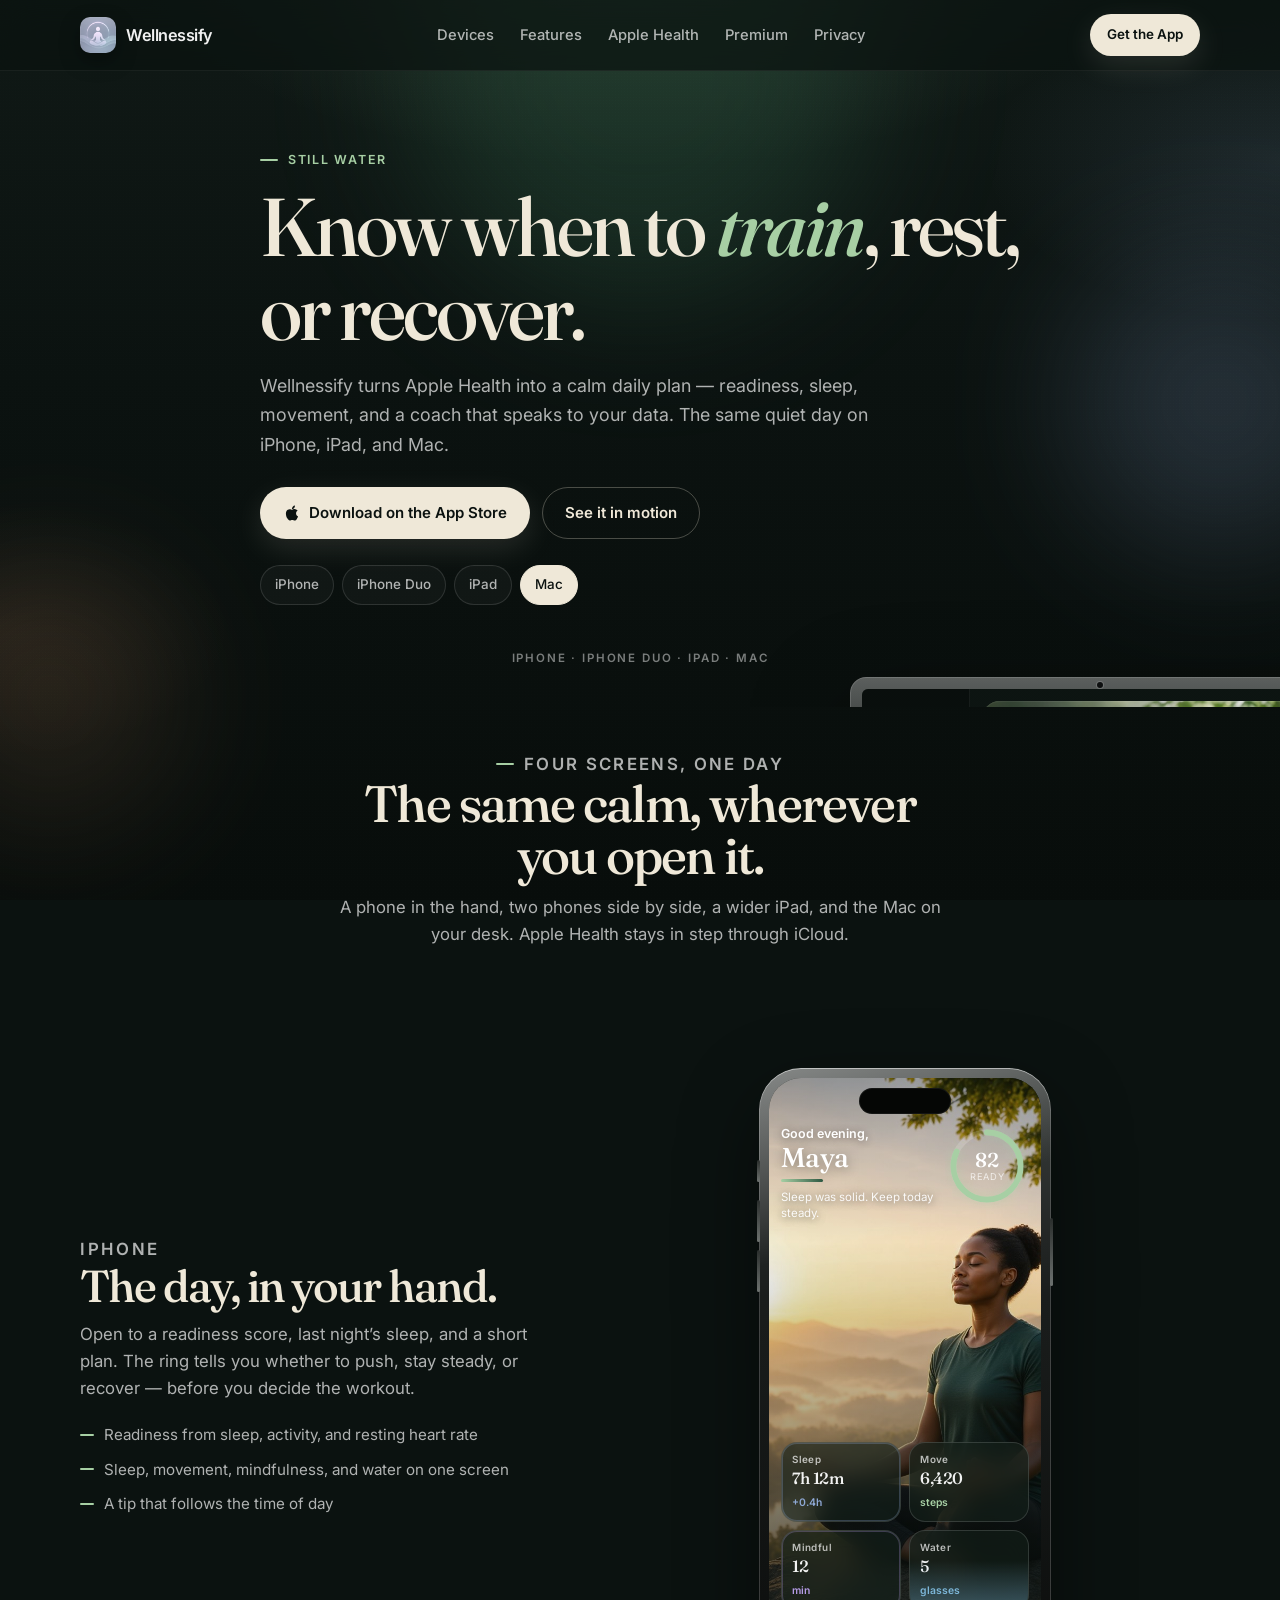
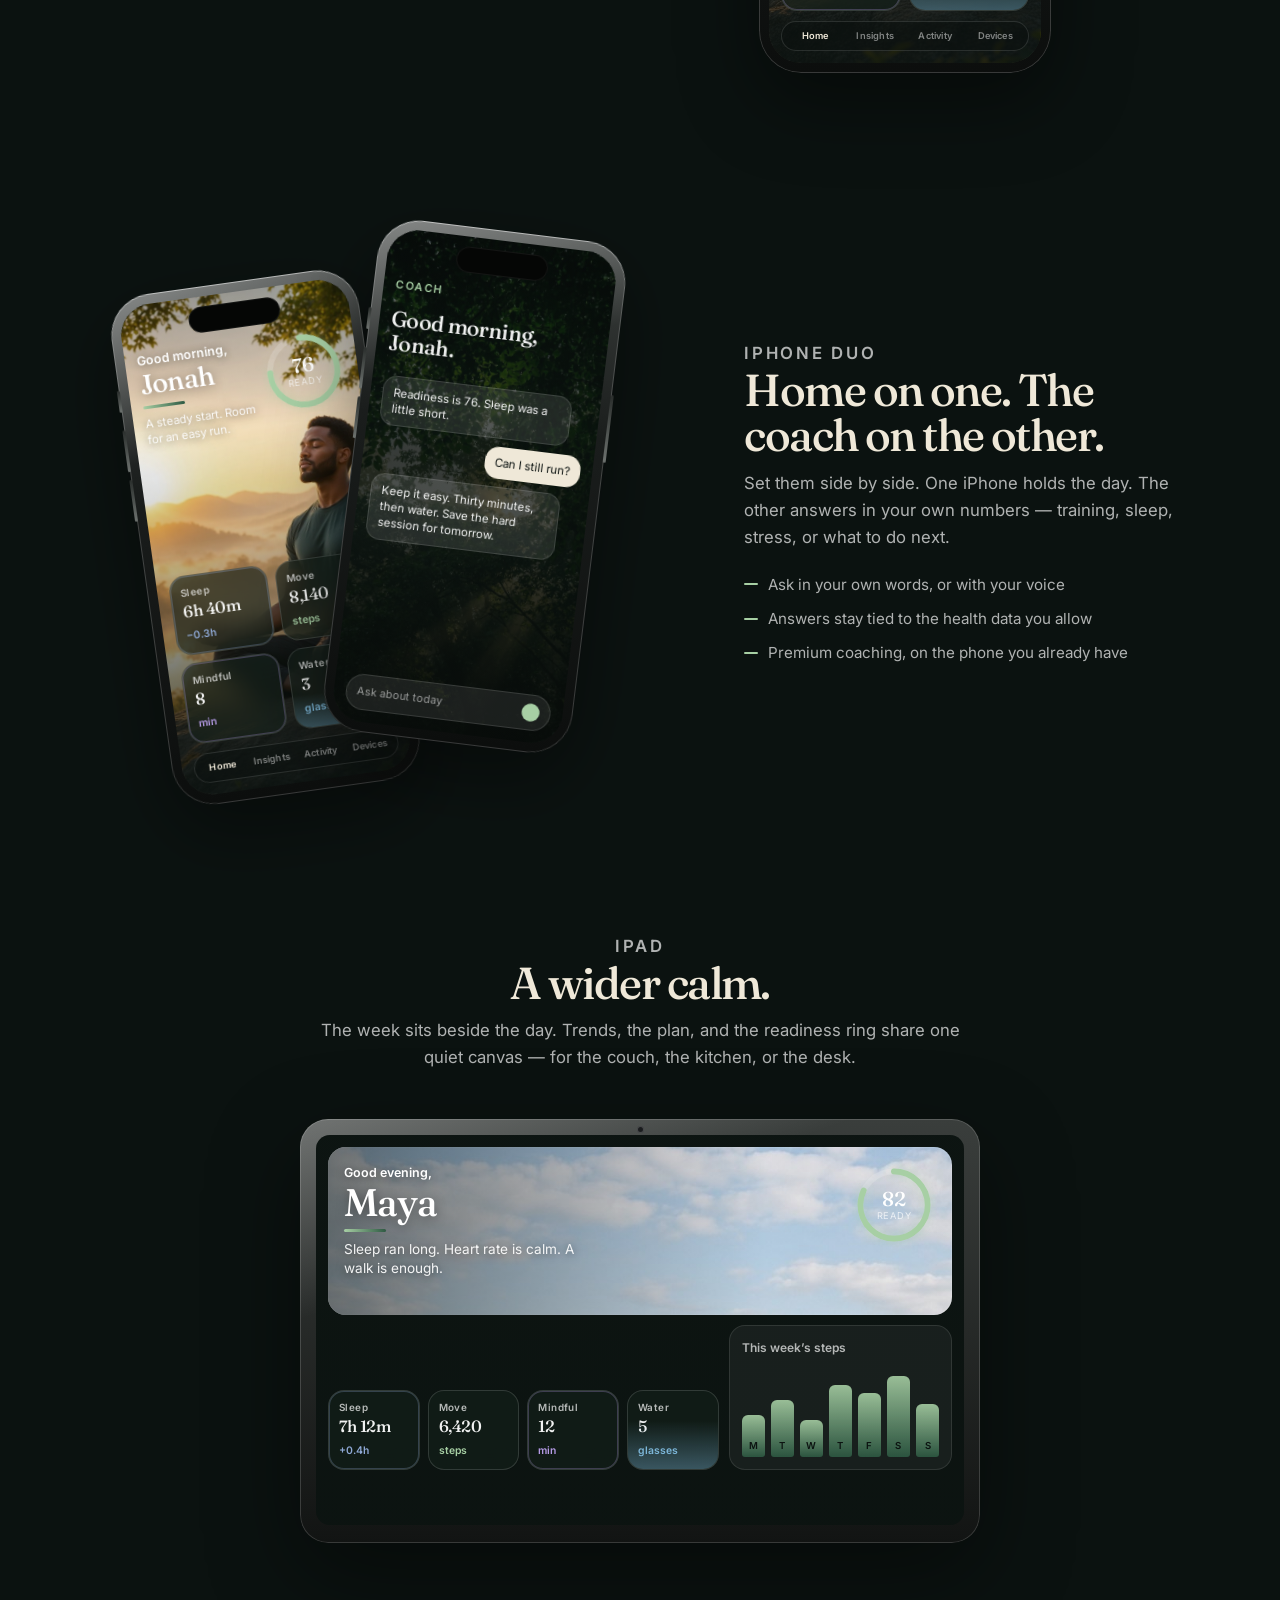
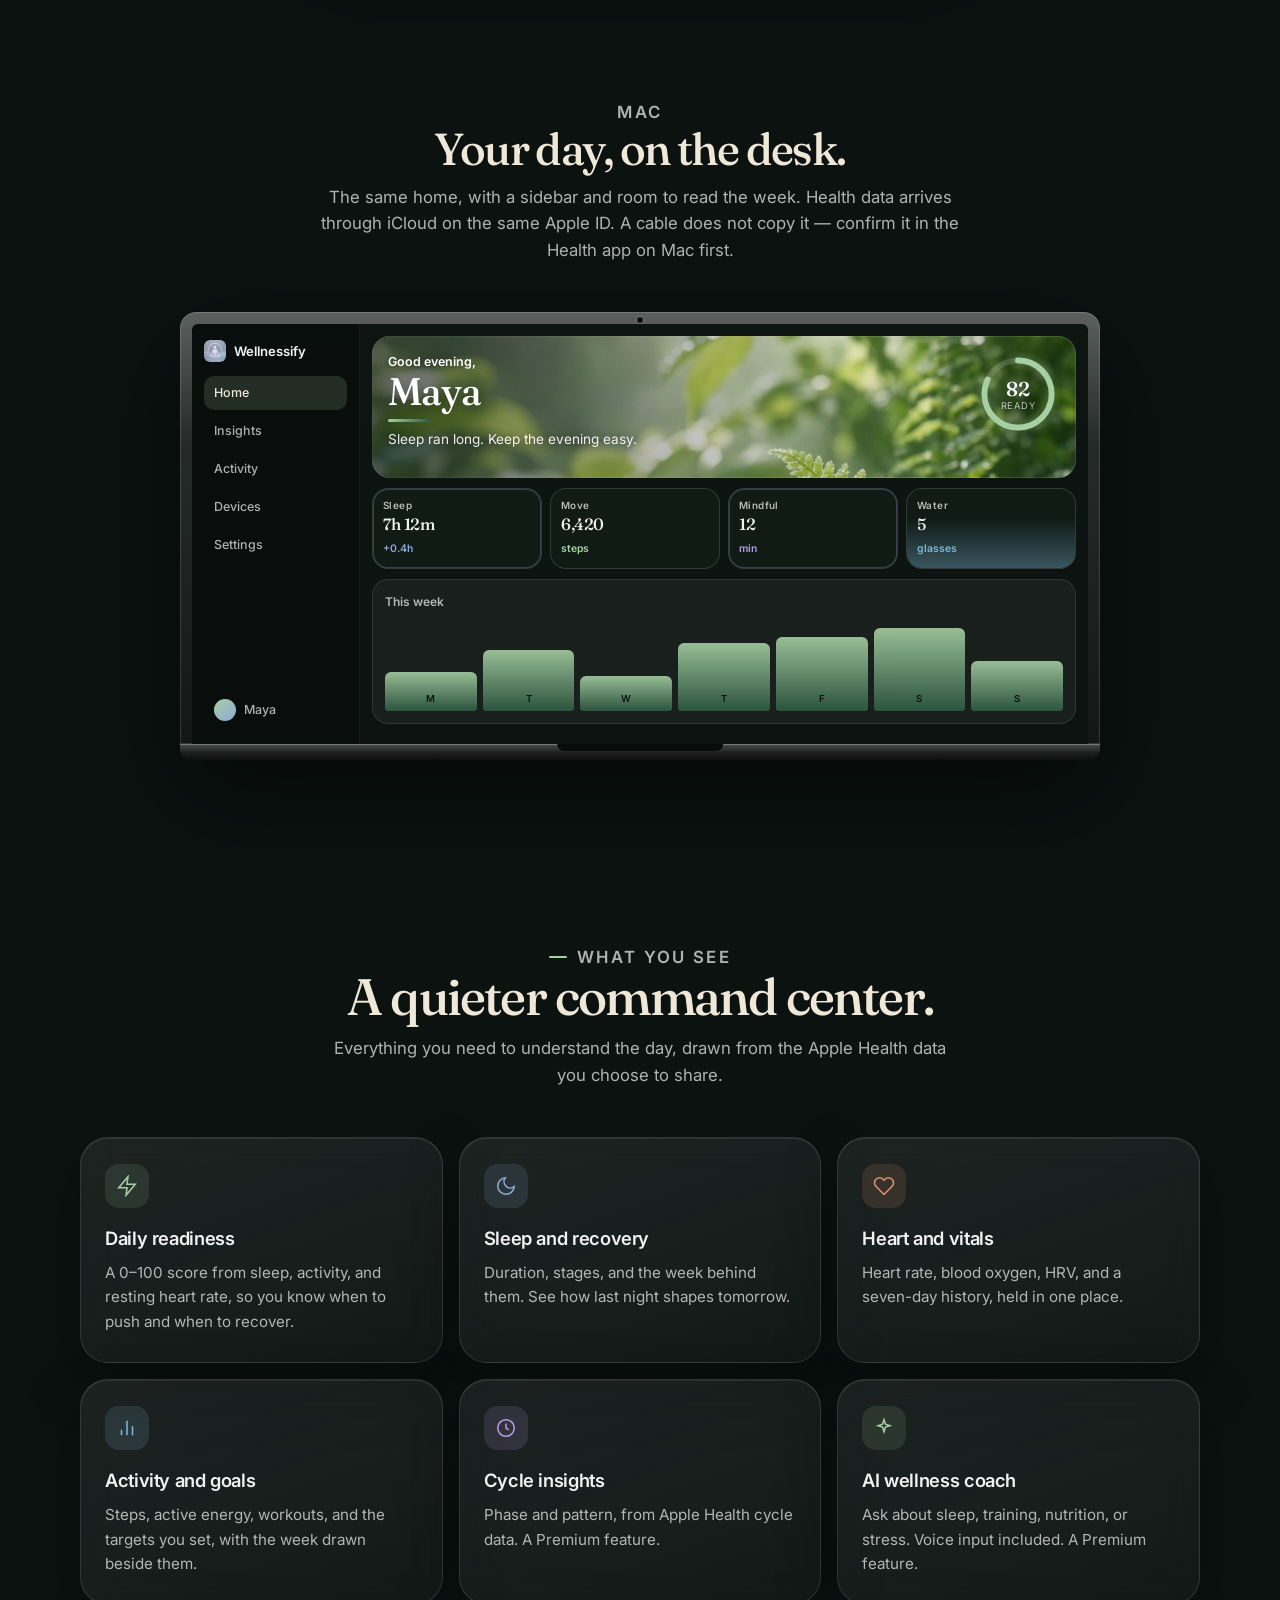
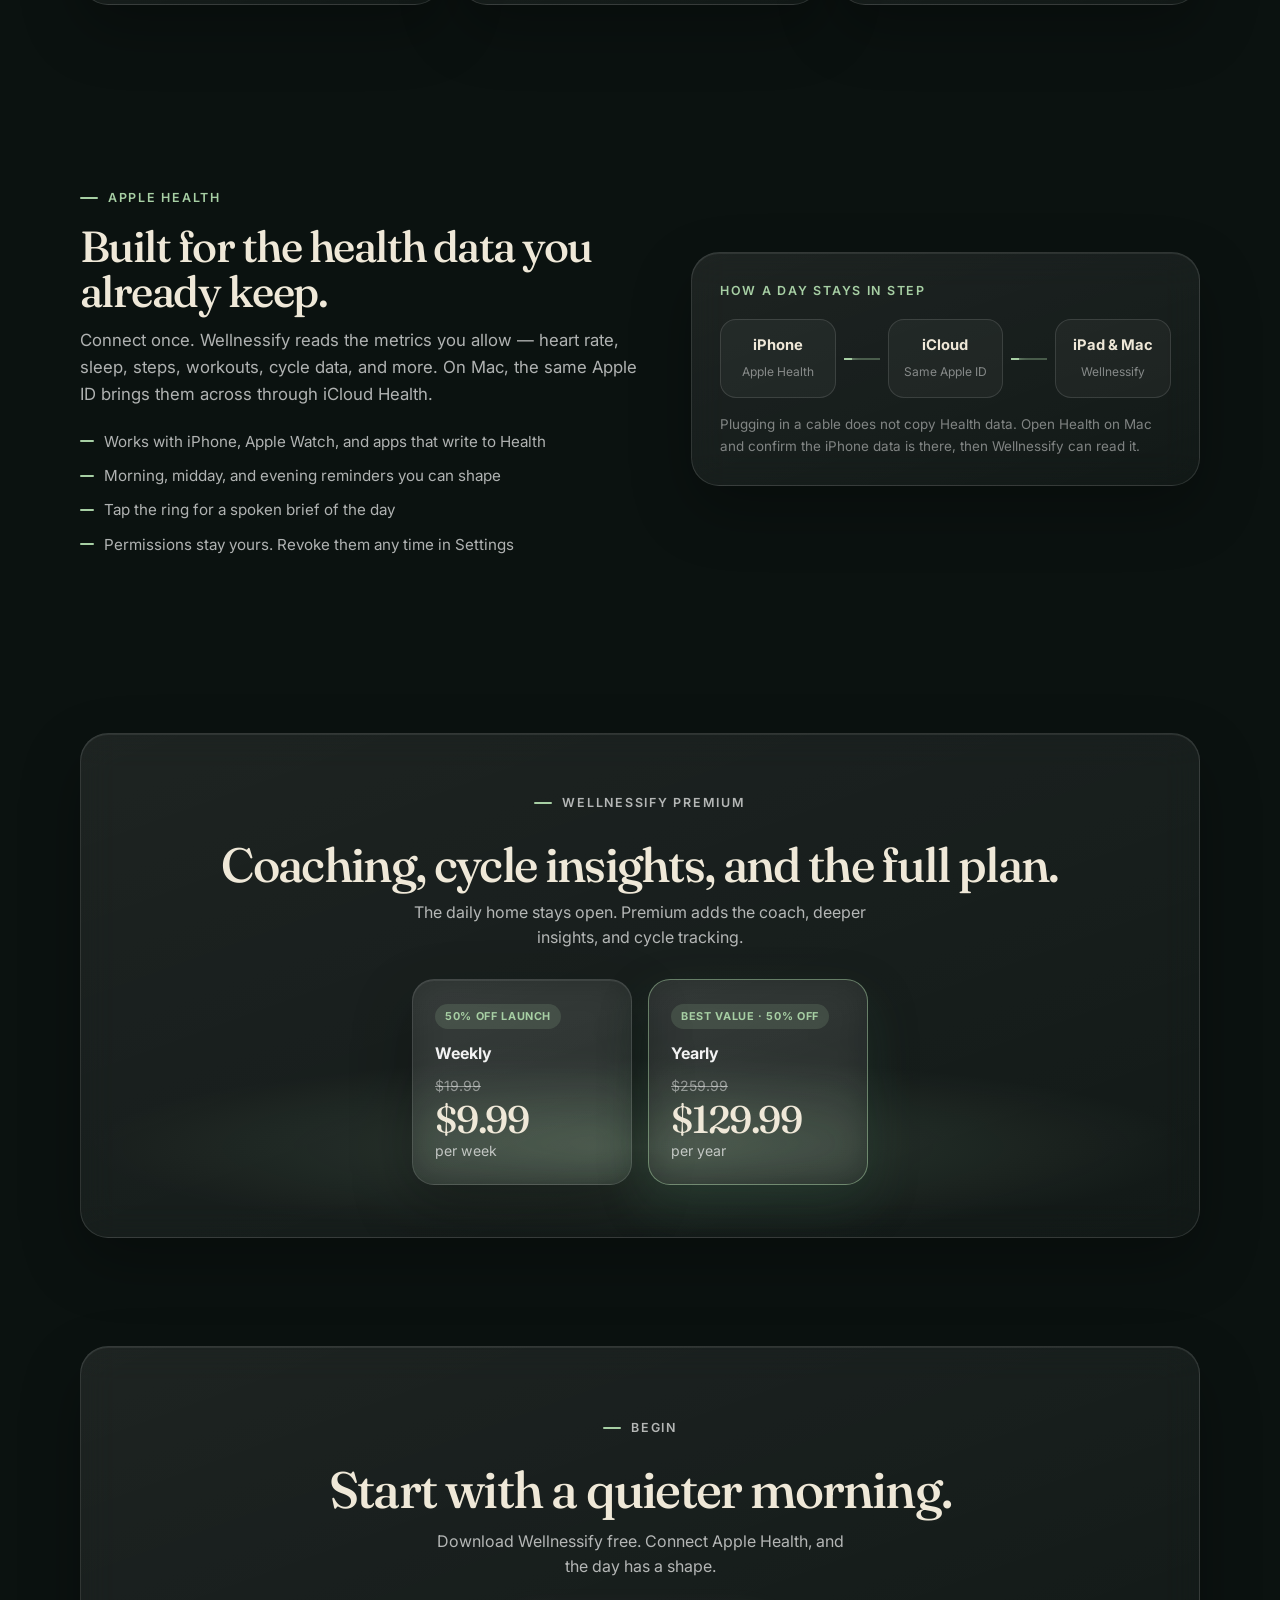
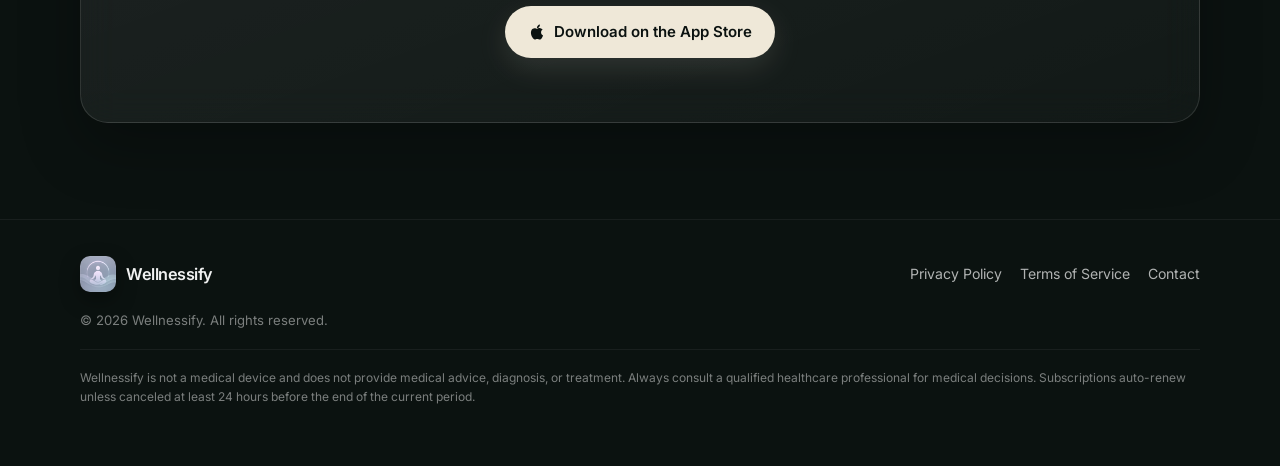
==== commit b27801e2: "index.html" ====
--- a/index.html
+++ b/index.html
@@ -38,7 +38,7 @@
         <li><a href="#premium">Premium</a></li>
         <li><a href="privacy.html">Privacy</a></li>
       </ul>
-      <a href="#download" class="btn btn-primary btn-sm">Get the App</a>
+      <a href="https://apps.apple.com/app/wellnessify/id6779297287" class="btn btn-primary btn-sm">Get the App</a>
     </div>
   </header>
 
@@ -49,7 +49,7 @@
         <h1>Know when to <em>train</em>, rest, or recover.</h1>
         <p class="hero-lead">Wellnessify turns Apple Health into a calm daily plan — readiness, sleep, movement, and a coach that speaks to your data. The same quiet day on iPhone, iPad, and Mac.</p>
         <div class="hero-actions">
-          <a href="#download" class="btn btn-primary">
+          <a href="https://apps.apple.com/app/wellnessify/id6779297287" class="btn btn-primary">
             <svg width="18" height="18" viewBox="0 0 24 24" fill="currentColor" aria-hidden="true"><path d="M18.71 19.5c-.83 1.24-1.71 2.45-3.05 2.47-1.34.03-1.77-.79-3.29-.79-1.53 0-2 .77-3.27.82-1.31.05-2.3-1.32-3.14-2.53C4.25 17 2.94 12.45 4.7 9.39c.87-1.52 2.43-2.48 4.12-2.51 1.28-.02 2.5.87 3.29.87.78 0 2.26-1.07 3.8-.91.65.03 2.47.26 3.64 1.98-.09.06-2.17 1.28-2.15 3.81.03 3.02 2.65 4.03 2.68 4.04-.03.07-.42 1.44-1.38 2.83M13 3.5c.73-.83 1.94-1.46 2.94-1.5.13 1.17-.34 2.35-1.04 3.19-.69.85-1.83 1.51-2.95 1.42-.15-1.15.41-2.35 1.05-3.11z"/></svg>
             Download on the App Store
           </a>
@@ -567,7 +567,7 @@
           <p class="eyebrow"><i></i> Begin</p>
           <h2>Start with a quieter morning.</h2>
           <p>Download Wellnessify free. Connect Apple Health, and the day has a shape.</p>
-          <a href="https://apps.apple.com/app/wellnessify/id0000000000" class="btn btn-primary" rel="noopener">
+          <a href="https://apps.apple.com/app/wellnessify/id6779297287" class="btn btn-primary" rel="noopener">
             <svg width="18" height="18" viewBox="0 0 24 24" fill="currentColor" aria-hidden="true"><path d="M18.71 19.5c-.83 1.24-1.71 2.45-3.05 2.47-1.34.03-1.77-.79-3.29-.79-1.53 0-2 .77-3.27.82-1.31.05-2.3-1.32-3.14-2.53C4.25 17 2.94 12.45 4.7 9.39c.87-1.52 2.43-2.48 4.12-2.51 1.28-.02 2.5.87 3.29.87.78 0 2.26-1.07 3.8-.91.65.03 2.47.26 3.64 1.98-.09.06-2.17 1.28-2.15 3.81.03 3.02 2.65 4.03 2.68 4.04-.03.07-.42 1.44-1.38 2.83M13 3.5c.73-.83 1.94-1.46 2.94-1.5.13 1.17-.34 2.35-1.04 3.19-.69.85-1.83 1.51-2.95 1.42-.15-1.15.41-2.35 1.05-3.11z"/></svg>
             Download on the App Store
           </a>
